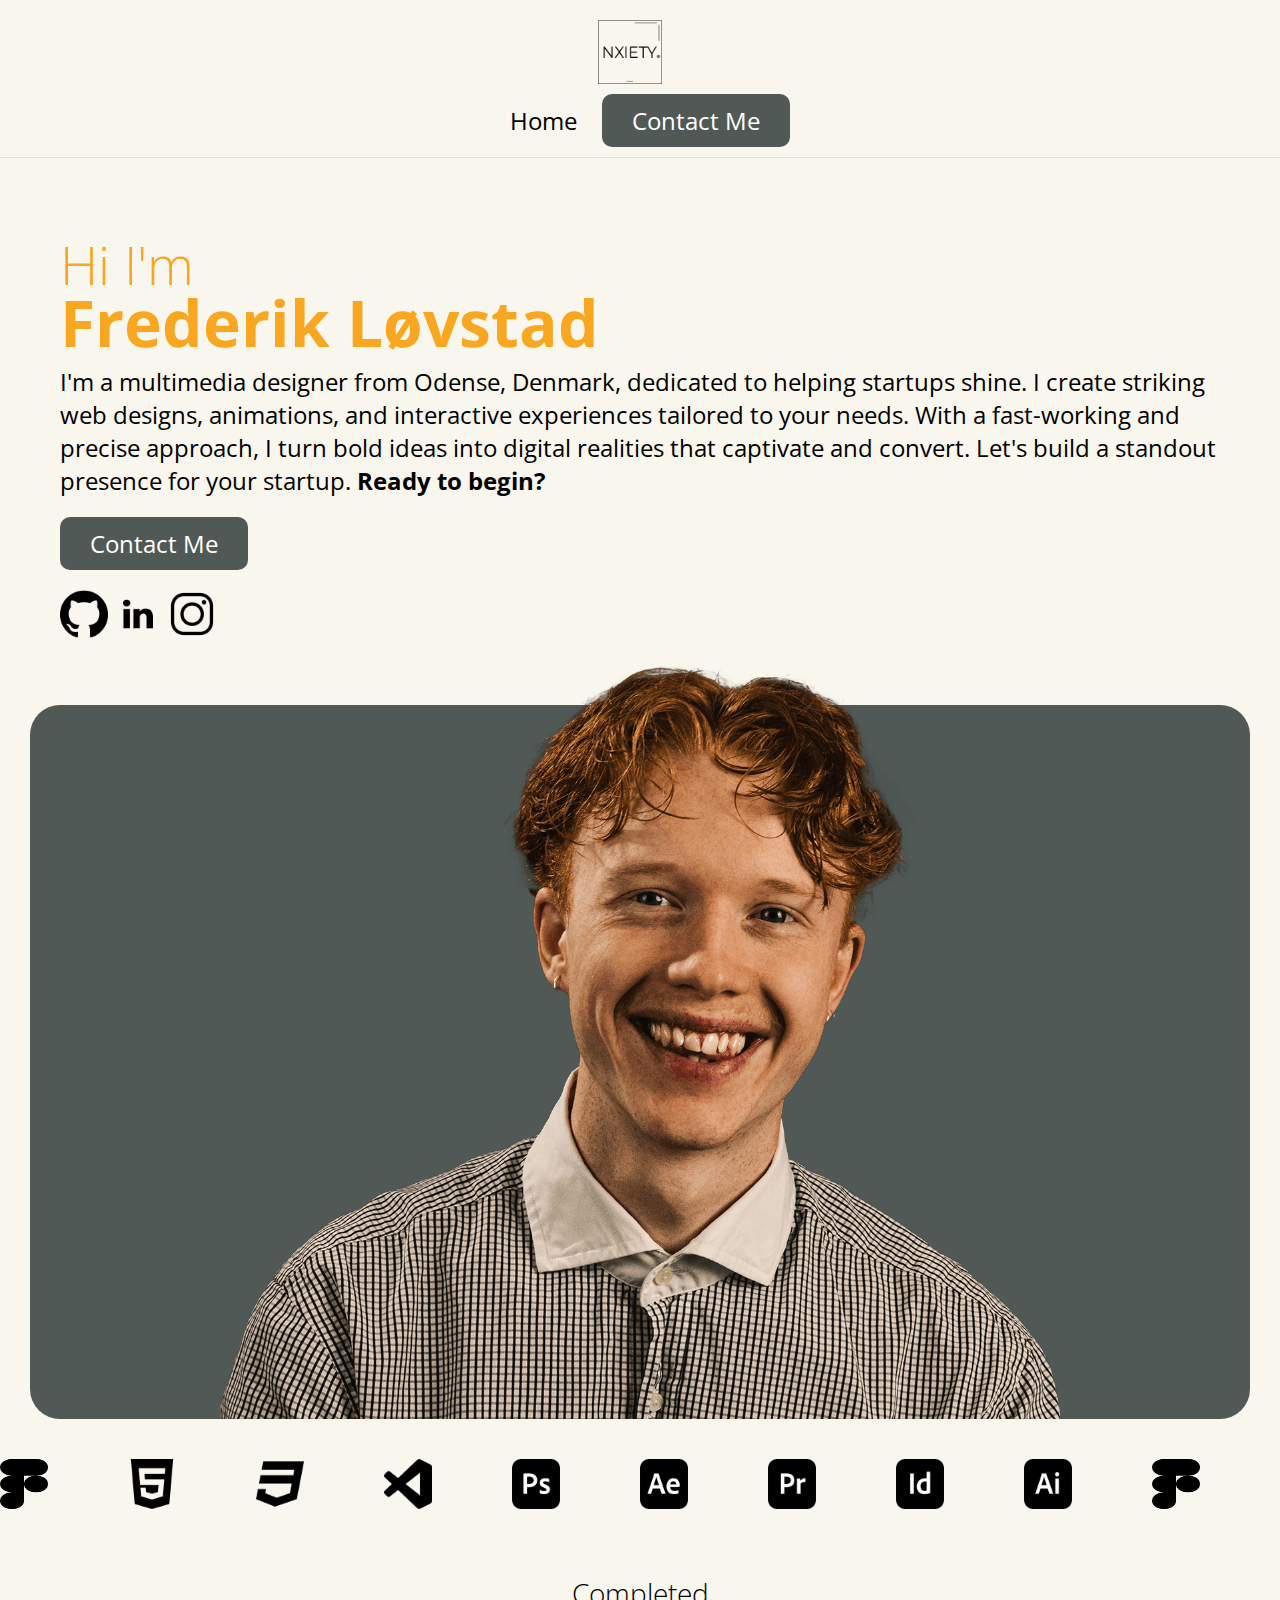
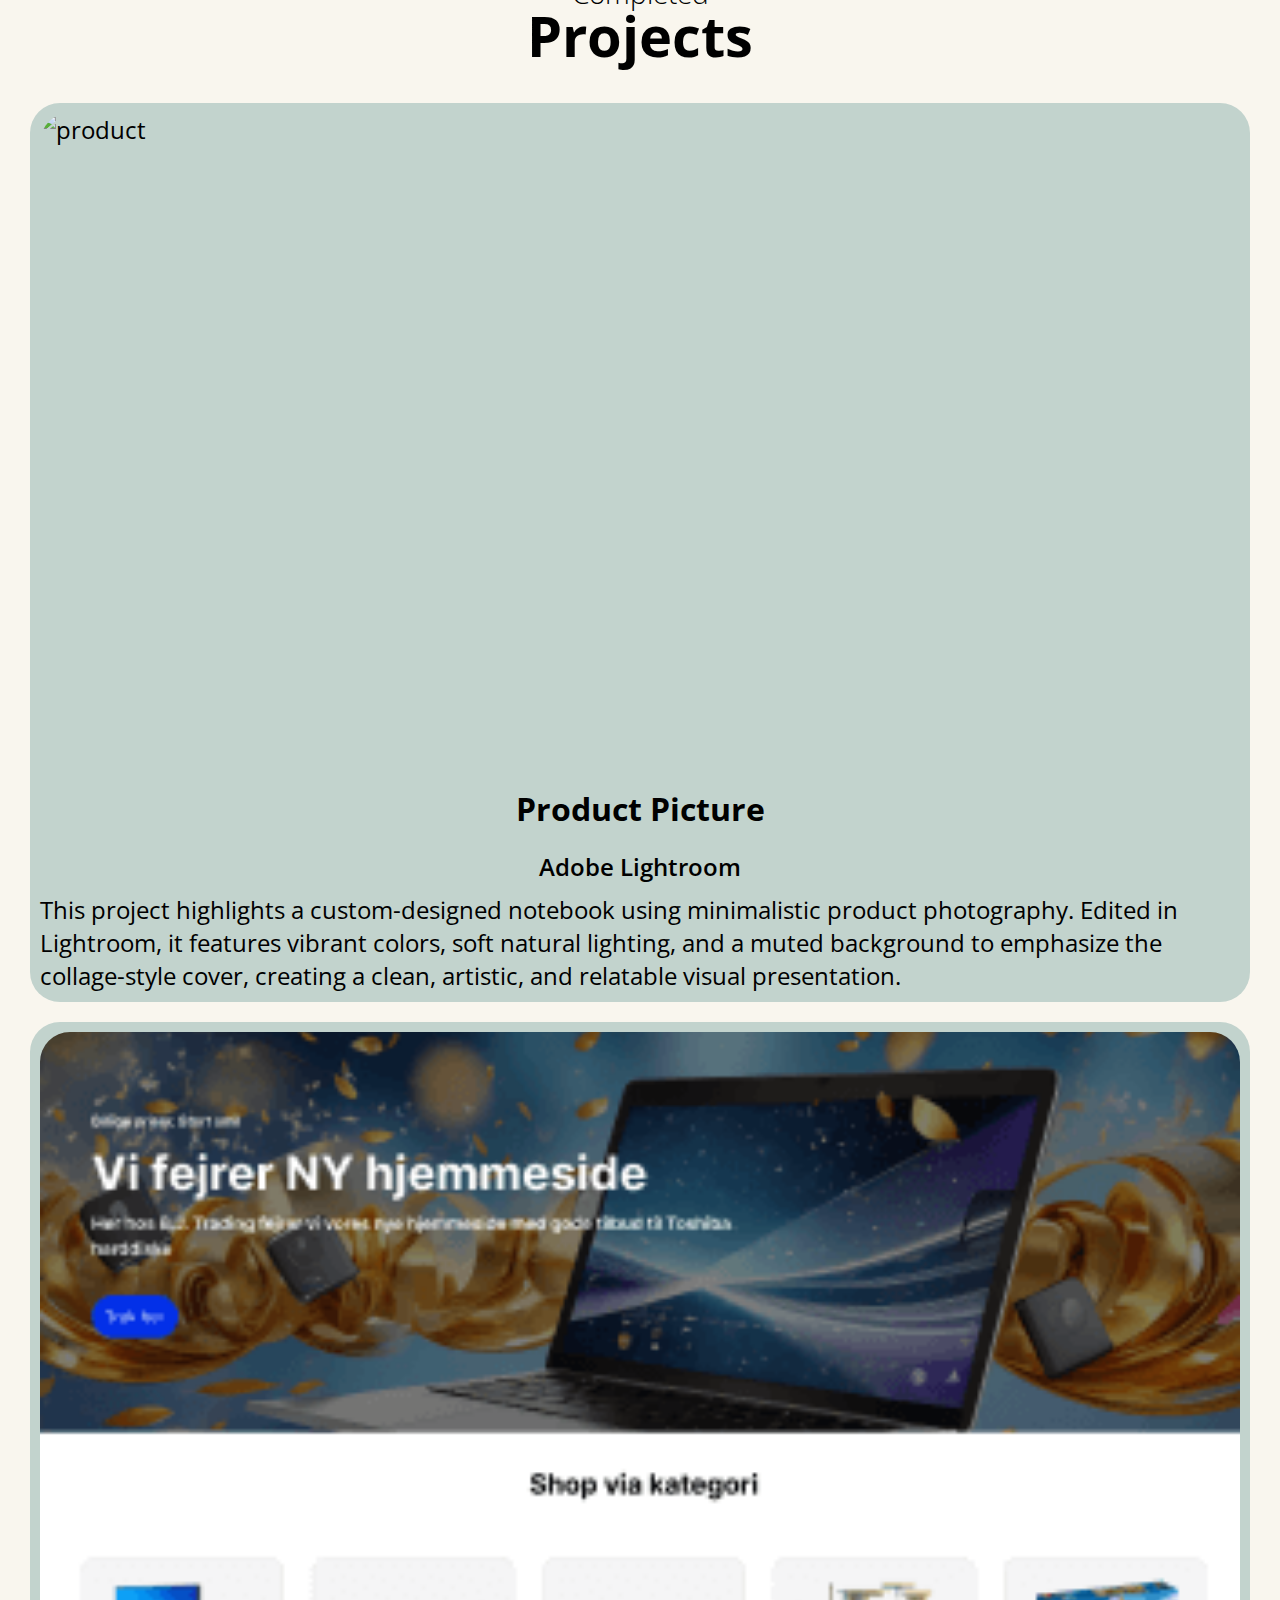
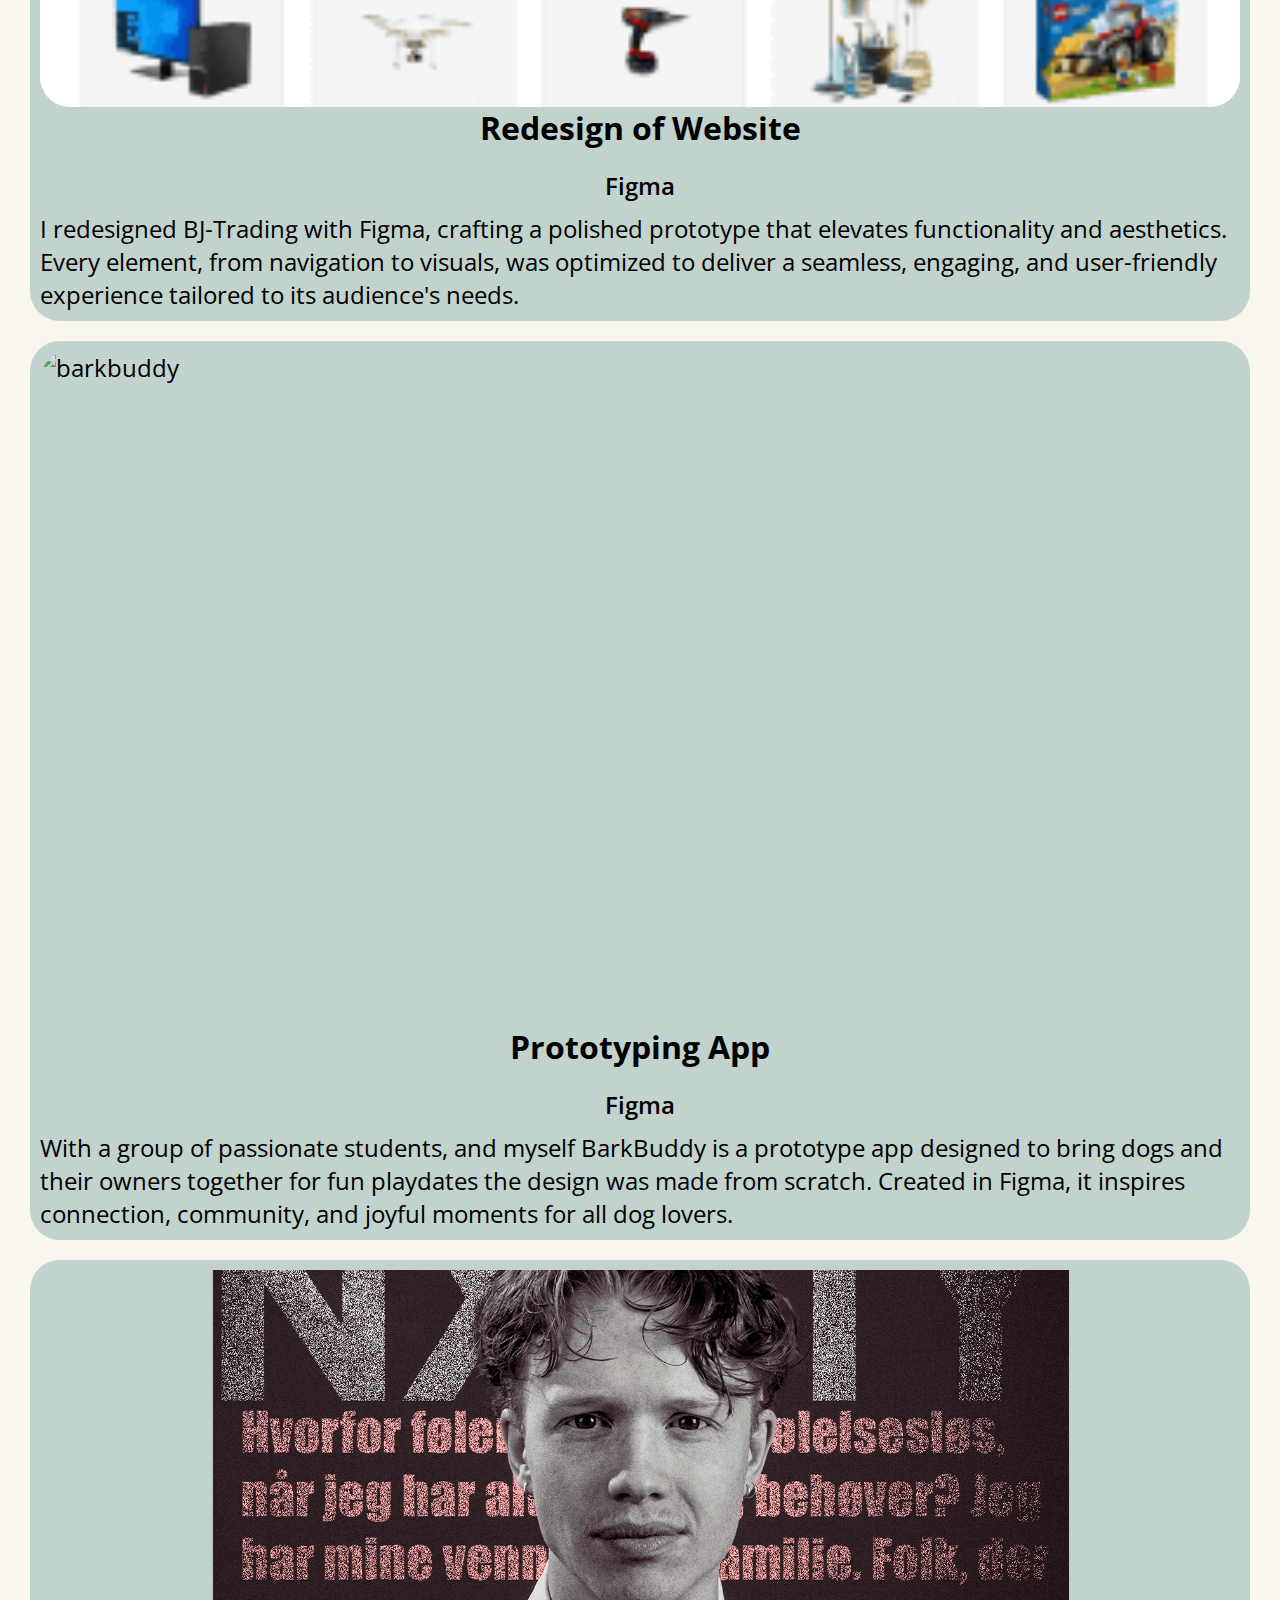
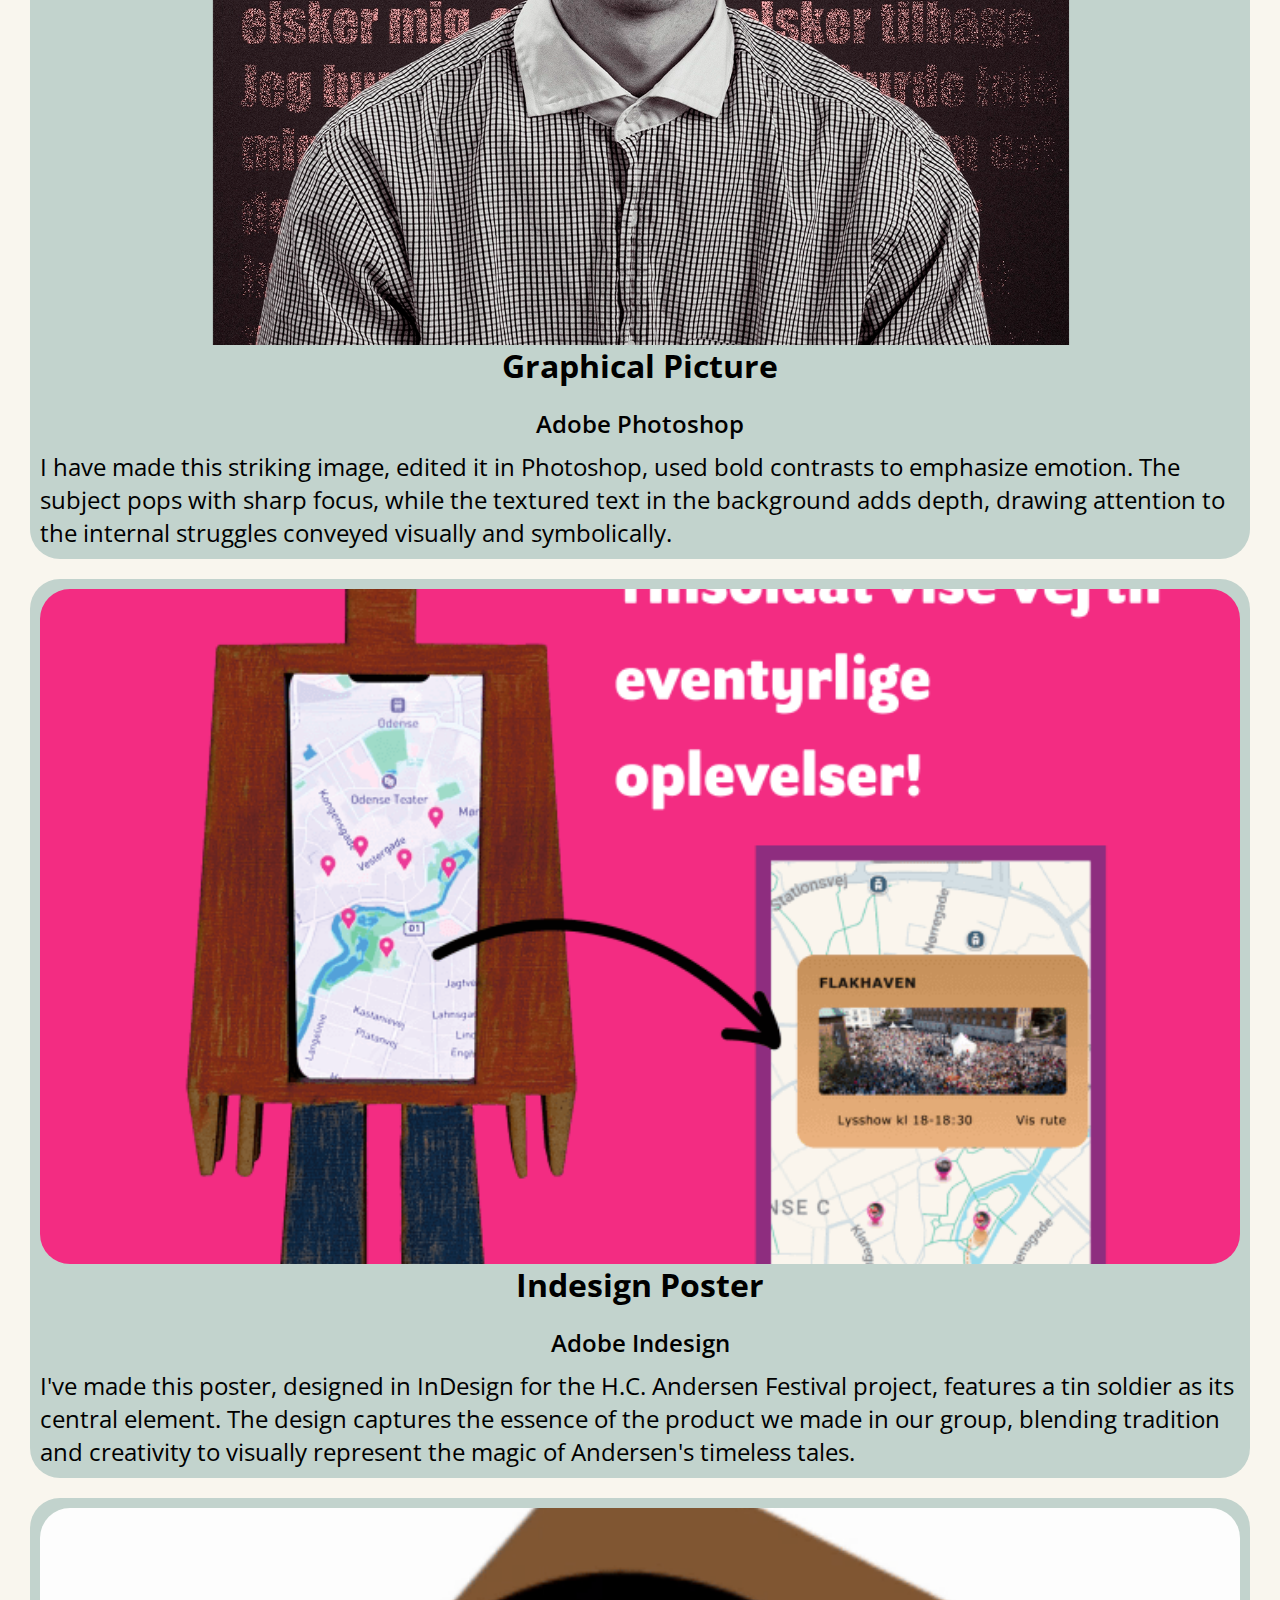
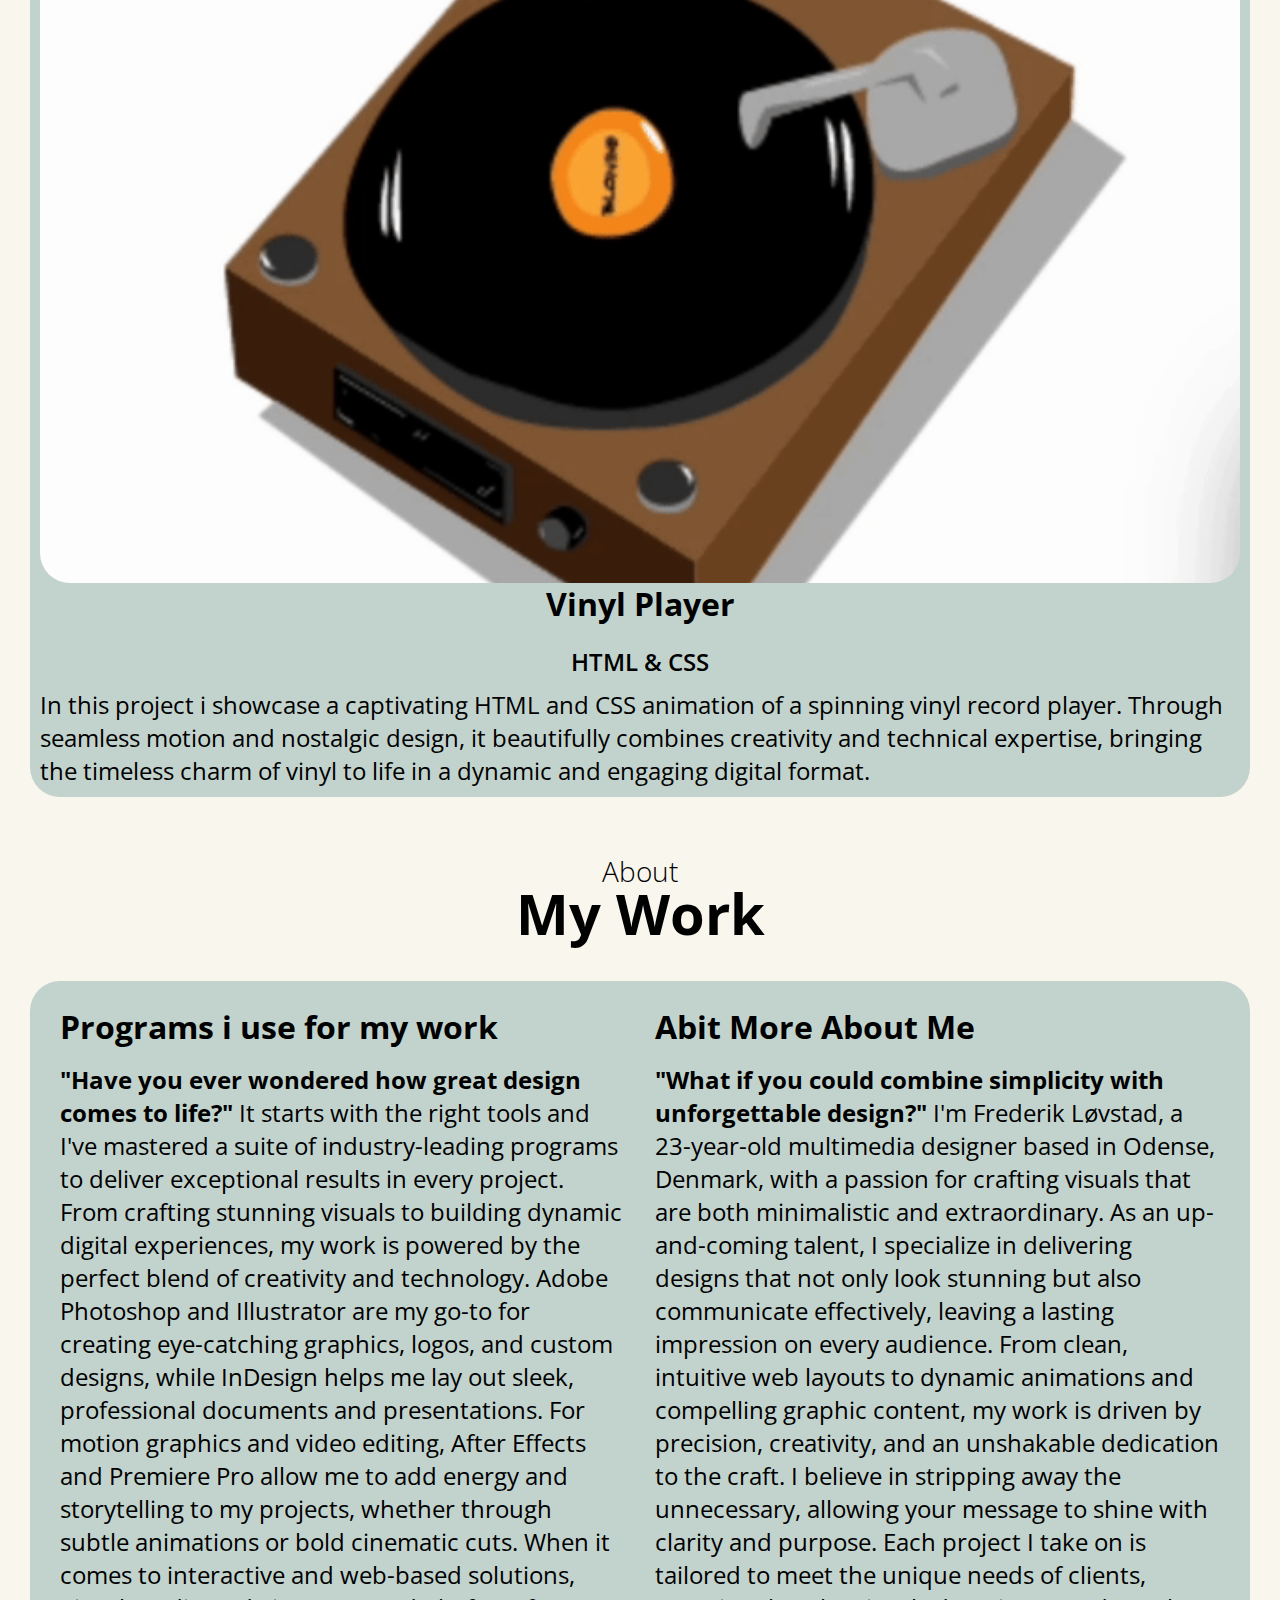
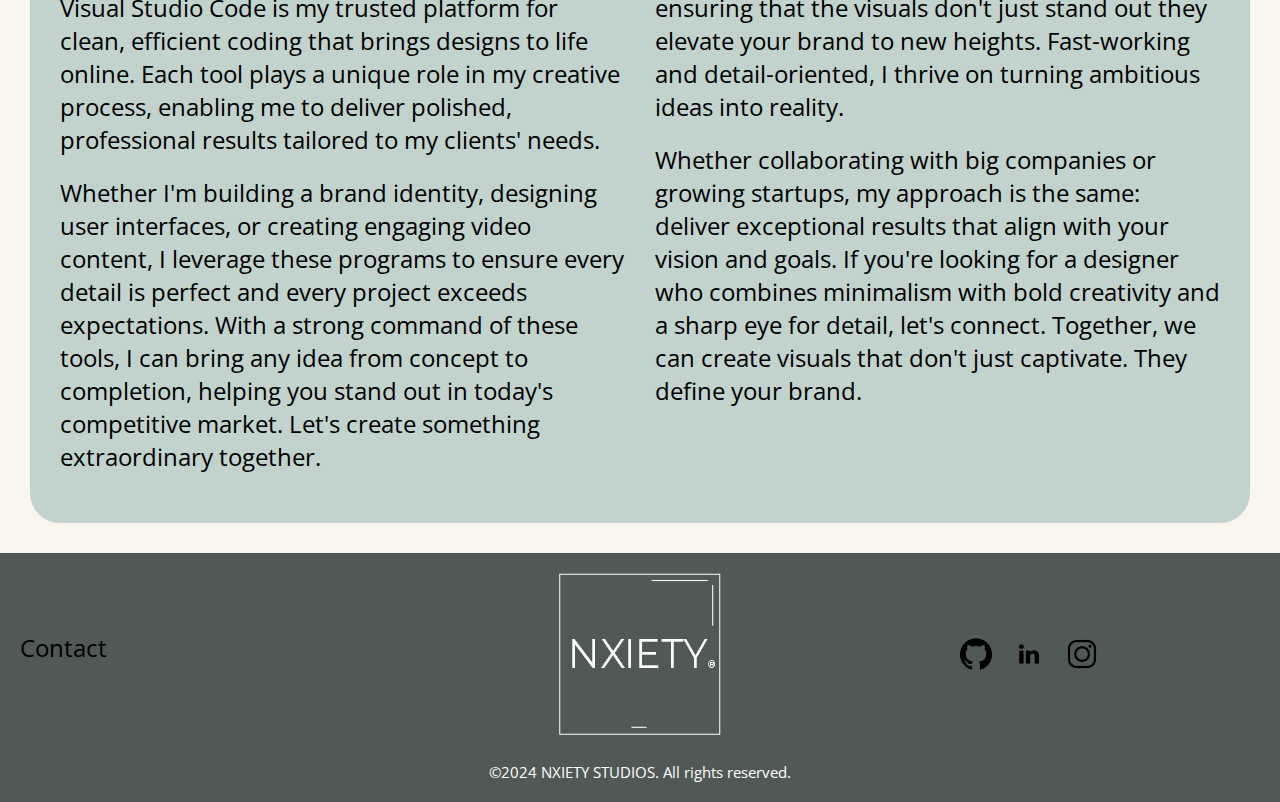
==== index.html @ 22e7e402 "Eksamen" ====
<!DOCTYPE html>
<html lang="en">
<head>
    <meta charset="UTF-8">
    <meta name="viewport" content="width=device-width, initial-scale=1.0">
    <title>NXIETY STUDIOS</title>
    <link rel="preconnect" href="https://fonts.googleapis.com">
    <link rel="preconnect" href="https://fonts.gstatic.com" crossorigin>
    <link href="https://fonts.googleapis.com/css2?family=Open+Sans:ital,wght@0,300..800;1,300..800&display=swap" rel="stylesheet">
    <link rel="stylesheet" href="css/styles.css">
    <script src="./scripts.js"></script>
    <script src="https://unpkg.com/boxicons@2.1.4/dist/boxicons.js"></script>
    <link rel="icon" type="image/png" href="./images/nxiety-logo-black.png">
</head>
<body>
    <header>
        <!--Logo på hjemmesiden-->
        <a href="#" class="logo-holder">
            <div class="logo"><img src="images/nxiety-logo.png" alt="NXIETYLOGO"></div>
        </a>

        <!--Navigation af hjemmesiden (navbar)-->
        <nav>
            <ul id="menu"> 
                <li> <a href="index.html" >Home</a> </li>
                <li> <a href="contact.html" class="button">Contact Me</a> </li>
            </ul>
            <!--Javascript til burgermenu på Mobil størrelse af hjemmesiden-->
            <a href="#" class="mobile-toggle" onclick="toggleMobileMenu();">
                <svg class="w-6 h-6 text-gray-800 dark:text-white" aria-hidden="true" xmlns="http://www.w3.org/2000/svg" width="24" height="24" fill="none" viewBox="0 0 24 24">
                    <path stroke="currentColor" stroke-linecap="round" stroke-width="2" d="M5 7h14M5 12h14M5 17h14"/>
                </svg> 
            </a>
        </nav>
    </header>
    <main>

        <!--Hero sektion-->
        <section class="hero container">
            <!--Hero sektion (venstre)-->
            <div class="hero-left">
                <div>
                    <!--overskrift på venstre hero sektion-->
                    <h1>
                        <small>
                            Hi I'm
                        </small>
                        Frederik Løvstad
                    </h1>
                    <!--Tekst venstre side hero-->
                    <p>
                        I'm a multimedia designer from Odense, Denmark, dedicated to helping startups shine. I create striking web designs, animations, and interactive experiences tailored to your needs. With a fast-working and precise approach, I turn bold ideas into digital realities that captivate and convert.
                        <span>
                            Let's build a standout presence for your startup. 
                            <b>
                                Ready to begin?
                            </b>
                        </span> 
                    </p>
                    <!--CTA knap på venstre side hero-->
                    <div class="call-to-action">
                        <a href="contact.html" class="button">
                            Contact Me
                        </a>
                    </div>
                    <!--Sociale links i venstre side hero-->
                    <div class="social-links">
                        <a href="https://github.com/Loevstad14">
                            <img src="images/githublogo.png"
                            alt="Github"
                            width="48" />
                        </a> 
                        <a href="https://www.linkedin.com/in/frederik-l%C3%B8vstad-5641a9328/">
                            <img src="images/linkedinlogo.png"
                            alt="Linkedin"
                            width="48" />
                        </a> 
                        <a href="https://www.instagram.com/frederikloevstad/">
                            <img src="images/instagram.png"
                            alt="Instagram"
                            width="48" />
                            </a>
                    </div>
                </div>
            </div>
            <!--Hero sektion (højre)-->
            <div class="hero-right">
                <img src="images/billede-frederik-2.png"
                alt="Home picture"/>
            </div>
        </section>

        <!--Logo sektion (rullende)-->
        <section class="logos container">
        <div class="marquee">
            <!--Alle logoerne-->
            <div class="track">
                <img src="images/figma-logo.png"
                alt="Figma" width="48" />
                <img src="images/html-logo.png"
                alt="html" width="48" />
                <img src="images/css-logo.png"
                alt="CSS" width="48" />
                <img src="images/visualstudioscode.png"
                alt="Visualstudioscode" width="48" />
                <img src="images/photoshop-logo.png"
                alt="Photoshop" width="48" />
                <img src="images/aftereffects-logo.png"
                alt="Aftereffects" width="48" />
                <img src="images/premierepro-logo.png"
                alt="Premierepro" width="48" />
                <img src="images/indesign-logo.png"
                alt="Indesign" width="48" />
                <img src="images/illustrator-logo.png"
                alt="Illustrator" width="48" />
                <img src="images/figma-logo.png"
                alt="Figma" width="48" />
                <img src="images/html-logo.png"
                alt="html" width="48" />
                <img src="images/css-logo.png"
                alt="CSS" width="48" />
                <img src="images/visualstudioscode.png"
                alt="Visualstudioscode" width="48" />
                <img src="images/photoshop-logo.png"
                alt="Photoshop" width="48" />
                <img src="images/aftereffects-logo.png"
                alt="Aftereffects" width="48" />
                <img src="images/premierepro-logo.png"
                alt="Premierepro" width="48" />
                <img src="images/indesign-logo.png"
                alt="Indesign" width="48" />
                <img src="images/illustrator-logo.png"
                alt="Illustrator" width="48" />
            </div>
        </div>
        </section>

    <!--Projekter sektion-->
        <section class="Projects container">
            <!--Overskrift på Projekt sektion-->
            <h2>
               <small>
                Completed
               </small>
                Projects
            </h2>
            <!--Enkelte projekt boks-->
            <div class="Projects-box">
               <article>
                   <figure>
                       <img src="images/product-1.jpeg" alt="product"/>
                            <figcaption>
                                    <b>
                                    Notebook
                                    </b>
                            </figcaption>
                   </figure>
                    <h3>
                    Product Picture
                    </h3>
                    <div>
                    Adobe Lightroom
                    </div>
                    <p>
                    This project highlights a custom-designed notebook using minimalistic product photography. Edited in Lightroom, it features vibrant colors, soft natural lighting, and a muted background to emphasize the collage-style cover, creating a clean, artistic, and relatable visual presentation.
                    </p>
               </article>

            <!--Enkelte projekt boks-->
               <article>
                    <!--Billede på projektet-->
                   <figure>
                       <img src="images/project-1.png" alt="Project-1"/>
                       <!--Hover tekst på billedet-->
                       <figcaption>
                                <b>
                                B.J. Trading
                                </b>
                        </figcaption>
                   </figure>
                   <!--Overskrit på projektet-->
                   <h3>
                    Redesign of Website
                    </h3>
                   <!--Program brugt til projektet-->
                   <div>
                    Figma
                    </div>
                   <!--Tekst til projektet-->
                   <p>
                    I redesigned BJ-Trading with Figma, crafting a polished prototype that elevates functionality and aesthetics. Every element, from navigation to visuals, was optimized to deliver a seamless, engaging, and user-friendly experience tailored to its audience's needs.
                    </p>
               </article>

            <!--Enkelte projekt boks-->
               <article>
                    <!--Billede på projektet-->
                   <figure>
                       <img src="images/barkbuddy.gif" alt="barkbuddy"/>
                       <!--Hover tekst på billedet-->
                       <figcaption>
                                <b>
                                Barkbuddy App
                                </b>
                        </figcaption>
                   </figure>
                   <!--Overskrit på projektet-->
                   <h3>
                    Prototyping App
                    </h3>
                   <!--Program brugt til projektet-->
                   <div>
                    Figma
                    </div>
                   <!--Tekst til projektet-->
                   <p>
                    With a group of passionate students, and myself BarkBuddy is a prototype app designed to bring dogs and their owners together for fun playdates the design was made from scratch. Created in Figma, it inspires connection, community, and joyful moments for all dog lovers. 
                    </p>
               </article>
            <!--Enkelte projekt boks-->
               <article>
                    <!--Billede på projektet-->
                   <figure>
                       <img src="images/nxiety-frederik.webp" alt="nxiety picture"/>
                       <!--Hover tekst på billedet-->
                       <figcaption>
                                <b>
                                Graphic Picture
                                </b>
                        </figcaption>
                   </figure>
                   <!--Overskrit på projektet-->
                   <h3>
                    Graphical Picture
                    </h3>
                   <!--Program brugt til projektet-->
                   <div>
                    Adobe Photoshop
                    </div>
                   <!--Tekst til projektet-->
                   <p>
                    I have made this striking image, edited it in Photoshop, used bold contrasts to emphasize emotion. The subject pops with sharp focus, while the textured text in the background adds depth, drawing attention to the internal struggles conveyed visually and symbolically.
                    </p>
               </article>
            <!--Enkelte projekt boks-->
               <article>
                    <!--Billede på projektet-->
                   <figure>
                       <img src="images/hcaplakat.png" alt="hcaplakat"/>
                       <figcaption>
                                <b>
                                HCAFestivals
                                </b>
                        </figcaption>
                   </figure>
                   <!--Overskrit på projektet-->
                   <h3>
                    Indesign Poster
                    </h3>
                   <!--Program brugt til projektet-->
                    <div>
                    Adobe Indesign
                    </div>
                   <!--Tekst til projektet-->
                    <p>
                    I've made this poster, designed in InDesign for the H.C. Andersen Festival project, features a tin soldier as its central element. The design captures the essence of the product we made in our group, blending tradition and creativity to visually represent the magic of Andersen's timeless tales.
                    </p>
               </article>
            <!--Enkelte projekt boks-->
               <article>
                    <!--Billede på projektet-->
                   <figure>
                       <img src="images/vinyl.gif" alt="vinyl"/>
                       <figcaption>
                                <b>
                                Graphic Animation
                                </b>
                        </figcaption>
                   </figure>
                   <!--Overskrit på projektet-->
                    <h3>
                    Vinyl Player
                    </h3>
                   <!--Program brugt til projektet-->
                    <div>
                    HTML & CSS
                    </div>
                   <!--Tekst til projektet-->
                    <p>
                        In this project i showcase a captivating HTML and CSS animation of a spinning vinyl record player. Through seamless motion and nostalgic design, it beautifully combines creativity and technical expertise, bringing the timeless charm of vinyl to life in a dynamic and engaging digital format.
                    </p>
               </article>
            </div>
        </section>

        <!--Om mig sektionen-->
        <section class="about-me container">
            <!--Overskrift på Om mig sektion-->
            <h2>
                <small>
                    About
                </small>
                My Work
            </h2>
            <!--Tekst container-->
            <div class="About">
                <!--Venstre side af container-->
                <div class="left-column">
                    <!--Overskrift i venstre side-->
                    <h3>
                        Programs i use for my work
                    </h3>
                    <!--Teksten i venstre side-->
                    <p>
                        <b>"Have you ever wondered how great design comes to life?"</b> It starts with the right tools and I've mastered a suite of industry-leading programs to deliver exceptional results in every project. From crafting stunning visuals to building dynamic digital experiences, my work is powered by the perfect blend of creativity and technology.
                        Adobe Photoshop and Illustrator are my go-to for creating eye-catching graphics, logos, and custom designs, while InDesign helps me lay out sleek, professional documents and presentations. For motion graphics and video editing, After Effects and Premiere Pro allow me to add energy and storytelling to my projects, whether through subtle animations or bold cinematic cuts. When it comes to interactive and web-based solutions, Visual Studio Code is my trusted platform for clean, efficient coding that brings designs to life online.
                        Each tool plays a unique role in my creative process, enabling me to deliver polished, professional results tailored to my clients' needs. 
                    </p>
                    <p>
                        Whether I'm building a brand identity, designing user interfaces, or creating engaging video content, I leverage these programs to ensure every detail is perfect and every project exceeds expectations.
                        With a strong command of these tools, I can bring any idea from concept to completion, helping you stand out in today's competitive market. Let's create something extraordinary together.
                    </p>
                </div>
                <!--Højre side af container-->
                <div class="right-column">
                    <!--Overskrift i højre side-->
                    <h3>
                        Abit More About Me
                    </h3>
                    <!--Teksten i højre side-->
                    <p>
                        <b>"What if you could combine simplicity with unforgettable design?"</b> I'm Frederik Løvstad, a 23-year-old multimedia designer based in Odense, Denmark, with a passion for crafting visuals that are both minimalistic and extraordinary. As an up-and-coming talent, I specialize in delivering designs that not only look stunning but also communicate effectively, leaving a lasting impression on every audience.
                        From clean, intuitive web layouts to dynamic animations and compelling graphic content, my work is driven by precision, creativity, and an unshakable dedication to the craft. I believe in stripping away the unnecessary, allowing your message to shine with clarity and purpose. Each project I take on is tailored to meet the unique needs of clients, ensuring that the visuals don't just stand out they elevate your brand to new heights.
                        Fast-working and detail-oriented, I thrive on turning ambitious ideas into reality.
                    </p>
                    <p>
                        Whether collaborating with big companies or growing startups, my approach is the same: deliver exceptional results that align with your vision and goals.
                        If you're looking for a designer who combines minimalism with bold creativity and a sharp eye for detail, let's connect. Together, we can create visuals that don't just captivate. They define your brand.
                    </p>
                </div>
            </div>
        </section>

    </main>
    <!--Footeren på hjemmeside-->
    <footer class="footer">
        <!--Footer container-->
        <div class="footer-container">
          <!-- Venstre sektion af footeren -->
          <div class="footer-left">
            <div class="footer-section">
                <a href="contact.html">Contact</a>
            </div>
          </div>
          
          <!-- Center Sektion logo -->
          <div class="footer-center">
            <img src="images/nxiety-logo-white.png" alt="Logo" class="footer-logo">
          </div>
      
          <!-- Højre sektion: Sociale ikoner -->
          <div class="footer-right">
            <!--Sociale ikoner-->
            <div class="footer-socials">
                <a href="https://github.com/Loevstad14"><img src="images/githublogo.png" alt="GitHub" width="32" /></a>
                <a href="https://www.linkedin.com/in/frederik-l%C3%B8vstad-5641a9328/"><img src="images/linkedinlogo.png" alt="LinkedIn" width="32" /></a>
                <a href="https://www.instagram.com/frederikloevstad/"><img src="images/instagram.png" alt="Instagram" width="32" /></a>
            </div>
          </div>
        </div>
      
        <!-- Bundsektionen: Copyright -->
        <div class="footer-bottom">
          <p> &copy;2024 NXIETY STUDIOS. All rights reserved.</p>
        </div>
      </footer>
</body>
</html>
---- css/styles.css ----
*, *::before, *::after{
    box-sizing: border-box;
    margin: 0;
    padding: 0;
    scroll-behavior: smooth;
}
:root {
    --ashgrey-100:#ecf1f0;
    --ashgrey-500:#C2D3CD;
    --ashgrey-900:#515956;
    --white:#FFFFFF;
    --black:#000;
    --red:#ff0000;
    --bonewhite:#f9f6ee;
    --bonewhite-900:#696764;
    --yellow-100:#fde3ba;
    --yellow-500:#f9a620;
    --yellow-900:#69460d;
    --ashgrey1-100:#e6ebeb;
    --ashgrey1-500:#afbfc0;
    --ashgrey1-900:#afbfc0;
    --grey-100:#cfcfcf;
    --grey-500:#636363;
    --grey-900:#2a2a2a;
    --grey1-100:#c8c8c8;
    --grey1-500:#4c4c4c;
    --grey1-900:#202020;
}
body{
  font-family: "Open Sans", sans-serif;
  font-style: normal;
  font-size: 24px;
  background-color: var(--bonewhite)
}
a {
    text-decoration: none;
    color: var(--black);
    a:hover {
        text-decoration:underline;
    }
}
header{
padding-top: 10px;
padding-bottom: 10px;
display: flex;
justify-content: space-between;
max-width: 1440px;
margin: auto;
border-bottom: 1px solid rgba(0,0,0,0.1);
    
.logo-holder{
        display:flex;
        padding:10px;
        align-items: center;
        font-weight: 600;
        color: var(--black);
        text-decoration: none;

        .logo{
            display: flex;
            align-items: center;
            justify-content: center;
            height: 64px;
            width: 64px;
            margin-right: 20px;
            border-radius: 50%;
            img{
                width: 64px;
                height: auto;
            }
        }
    }
    nav{
        display: flex;
        align-items: center;
        ul{
            display: flex;
            list-style-type: none;
            gap:5px;
            li{
                display: inline-block;
                a {
                    display:inline-block;
                    padding: 10px 20px;
                    color:var(--ashgrey-100)
                    &:hover{
                        background-color: var(--ashgrey-900);
                    }
                }
            }
            list-style-type: none;
        }
        .mobile-toggle {
            display: none;
            color: var(--ashgrey-900);
            padding: 10px;
            @media (max-width: 768px){
                display:inline-block;
                position:absolute;
                top:20px;
                right:20px;
            }
        }

    }
    nav a:hover{
        text-decoration: underline;
    }

    @media (max-width: 1440px) {
        flex-direction: column;
        align-items: center;
    }

    @media (max-width: 768px) {
        flex-direction: column;
        align-items: center;
        nav {
            margin-top: 10px;
            width: 100%;
            ul{
                display:none;
                flex-direction: column;
                text-align: center;
                width: 100%;
                a {
                    width: 100%;
                }
                &.active {
                    display:flex;
                }
            }
        }
    }
}
.container {
    max-width: 1440px;
    margin:auto;
    gap:30px;
    margin-top:30px;
    margin-bottom:30px;

    @media (max-width:1440px)
    {
        padding-left:30px;
        padding-right:30px;
    }
}
.button {
    display:inline-block;
    padding: 10px 30px;
    background-color:var(--ashgrey-900);
    color:var(--white);
    border-radius: 10px;
    transition: ease 0.3s all;
    &:hover{
        text-decoration:none;
        background-color: var(--black)
    }
}
h1{
    font-size: 64px;
    line-height:1;
    margin-bottom:10px;
    small {
        display: block;
        font-weight:100;
    }
    @media (max-width:1024px){
        font-size:48px;
    }
}
.hero{
    display:flex;
    margin-top: 50px;
    @media (max-width:1440px){
        flex-direction: column;
    }    
    .hero-left {
        flex: 1;
        border-radius: 30px;
        padding: 30px;
        display: flex;
        flex-direction: column;
        justify-content: center;
        span{
            @media (max-width:768px){
                display: none;
            }
        }
        .call-to-action {
            margin-top: 20px;
            margin-bottom: 10px;
            a{
                margin-right: 10px;
                margin-bottom: 10px;
            }
        }
        .social-links a{
            display: inline-block;
            text-decoration: none;
        }
        .social-links a:hover{
            transform: scale(1.2);
            transition: 0.3s ease;
        }
        h1{
            color: var(--yellow-500);
        }
    }
    .hero-right {
        flex: 1;
        background-color:var(--ashgrey-900);
        border-radius:30px;
        padding: 0px 30px;
        display:flex;
        justify-content:center;
        align-items:flex-end;
        img {
            margin-top: -40px;
            max-width: 840px;
            width: 100%;
        }


    }
}
.logos {
    border-radius: 20px;
    padding:10px 0px;
    @media (max-width:1440px){
        border-radius: 30px;
        position: relative;
    }
    .track{
        height: 50px;
    }
    .marquee {
        width: 100vw;
        max-width: 100%;
        height: 50px;
        overflow:hidden;
        position:relative;
        .track {
            position:absolute;
            white-space:nowrap;
            will-change: transform;
            animation: marquee 120s linear infinite;
            display:flex;
            gap:80px;
        }
    }
}
@keyframes marquee {
    0% {
        transform: translateX(0);
    }
    100%{
        transform: translateX(-50%);
     }
}
h2{
    font-size: 56px;
    line-height: 1;
    margin-bottom: 10px;
    text-align: center;
    color: var(--base-800);
    padding: 30px;
    small{
        display: block;
        font-weight: 100;
        font-size: 0.5em;
        color:var(--base)
    }
    @media (max-width:1024px){
        font-size: 48px;
    }

}
h3{
    font-size: 32px;
    font-weight: 600px;
    line-height: 1;
    margin-bottom: 20px;
    color: var(--black);
}
.about-me{
    .About{
        background-color: var(--ashgrey-500);
        border-radius: 30px;
        padding: 30px;
        display: flex;
        gap: 30px;
        @media(max-width:1024px){
            flex-direction: column;
        }
        .left-column{
            flex: 1;
            p{
                margin-bottom: 20px;
            }


        }
        .right-column{
            flex: 1;
            p {
                margin-bottom: 20px;
            }

        }
    }
}
.Projects{
    .Projects-box {
        display: grid;
        grid-template-columns: repeat(3,1fr);
        align-items: center;
        gap: 30px;
        row-gap: 20px;
        @media(max-width:1440px){
            grid-template-columns: 1fr;
        }
        article{
            display: flex;
            flex-direction: column;
            align-items: center;
            justify-content: center;
            background-color: var(--ashgrey-500);
            gap: 5px;
            padding:10px 10px;
            border-radius:30px;
            flex: 1;
            div{
                font-weight: 600;
                margin-bottom: 5px;
                color: var(--black);
            }
            figure{
                width: 100%;
                padding-top: 56.25%;
                overflow: hidden;
                position: relative;
                border-radius: 15px;
                img{
                    position: absolute;
                    top:0;
                    left:0;
                    height: 100%;
                    object-fit: cover;
                    max-width: 100%;
                    border-radius: 30px;
                    width:100%;
                }
                figcaption{
                    position: absolute;
                    bottom: 0;
                    left: 0;
                    right: 0;
                    background-color: rgba(0,0,0,0.5);
                    color: var(--bonewhite);
                    text-align: center;
                    padding: 5px;
                    opacity: 0;
                    visibility: hidden;
                    transition: ease 0.6s all;
                }
                &:hover{
                    figcaption{
                        opacity: 1;
                        visibility: visible;
                    }
                    img{
                        transform:scale(1.2);
                        transition: ease 2s;
                    }
                }
            }
        }
    }
}
.footer {
    background-color: var(--ashgrey-900);
    color:var(--white);
    padding: 20px 0;
  }
  
  .footer-container {
    display: flex;
    justify-content: space-between;
    align-items: center;
    padding: 0 20px;
    max-width: 1440px;
    margin: 0 auto;
    flex-wrap: wrap;
  }
  
  .footer-left,
  .footer-right {
    flex: 1;
    max-width: 300px;
  }
  
  .footer-center {
    flex: 1;
    text-align: center;
  }
  
  .footer-logo {
    max-width: 200px;
    margin: 0 auto;
  }
  
  .footer-socials a {
    display: inline-block;
    margin-right: 15px;
    text-decoration: none;
  }
  
  .footer-socials a:hover {
    transform: scale(1.2);
    transition: ease 0.3s;
  }
  
  .footer-section {
    margin-bottom: 20px;
  }
  
  .footer-section h3 {
    font-size: 20px;
    margin-bottom: 10px;
    color: var(--white);
  }
  
  .footer-bottom {
    text-align: center;
    margin-top: 20px;
    font-size: 15px;
  }
  
  @media screen and (max-width: 768px) {
    .footer-container {
      flex-direction: column;
      text-align: center;
    }
  
    .footer-left,
    .footer-right {
      margin-bottom: 20px;
    }
  
    .footer-center {
      margin-bottom: 20px;
    }
  }

.footer-copyright {
    text-align: center;
    margin-top: 15px;
    font-size: 15px;
    padding-top: 10px;
}

@media (max-width: 768px) {
    .footer {
        grid-template-columns: 1fr;
    }
}
.contact-container{
    display:flex;
    margin-top: 50px;
    gap: 10px;
    padding: 20px;
    height: 100vh;
    align-items: center;
    justify-content: center;
    @media (max-width:1440px){
        flex-direction: column;
    }
    .contact{
        flex: 1;
        text-align: center;
        display: flex;
        flex-direction: column;
        align-items: center;
        justify-content: center;
        gap: 20px;
    }
    .contact-title{
        font-weight: 600;
        font-size: 40px;
        margin-bottom: 5px;
        h2{
            color: var(--yellow-500)
        }
    }
    .contact-title hr{
        border: none;
        width: 120px;
        height: 5px;
        background-color: var(--ashgrey-900);
        border-radius: 10px;
        margin-bottom: 20px;
    }
    .contact-inputs{
        width: 400px;
        height: 50px;
        border: none;
        outline: none;
        padding-left: 25px;
        font-weight: 500;
        border-radius: 15px;
    }
    .contact textarea{
        height: 140px;
        padding-top: 15px;
        border-radius: 15px;
    }
    .contact-inputs:focus{
        border: 2px solid var(--ashgrey-900);
    }
    .contact-inputs::placeholder{
        color: #a9a9a9;
    }
    .contact button{
        display: flex;
        align-items: center;
        padding: 15px 30px;
        font-size: 16px;
        color: var(--bonewhite);
        background-color: var(--ashgrey-900);
        gap: 10px;
        border: none;
        border-radius: 15px;
        cursor: pointer;
    }
    .contact button:hover {
        background-color:var(--black);
        color: var(--bonewhite);
        transition: ease 0.3s all;
    }
    .hook{
        font-size: 20px;
    }
}
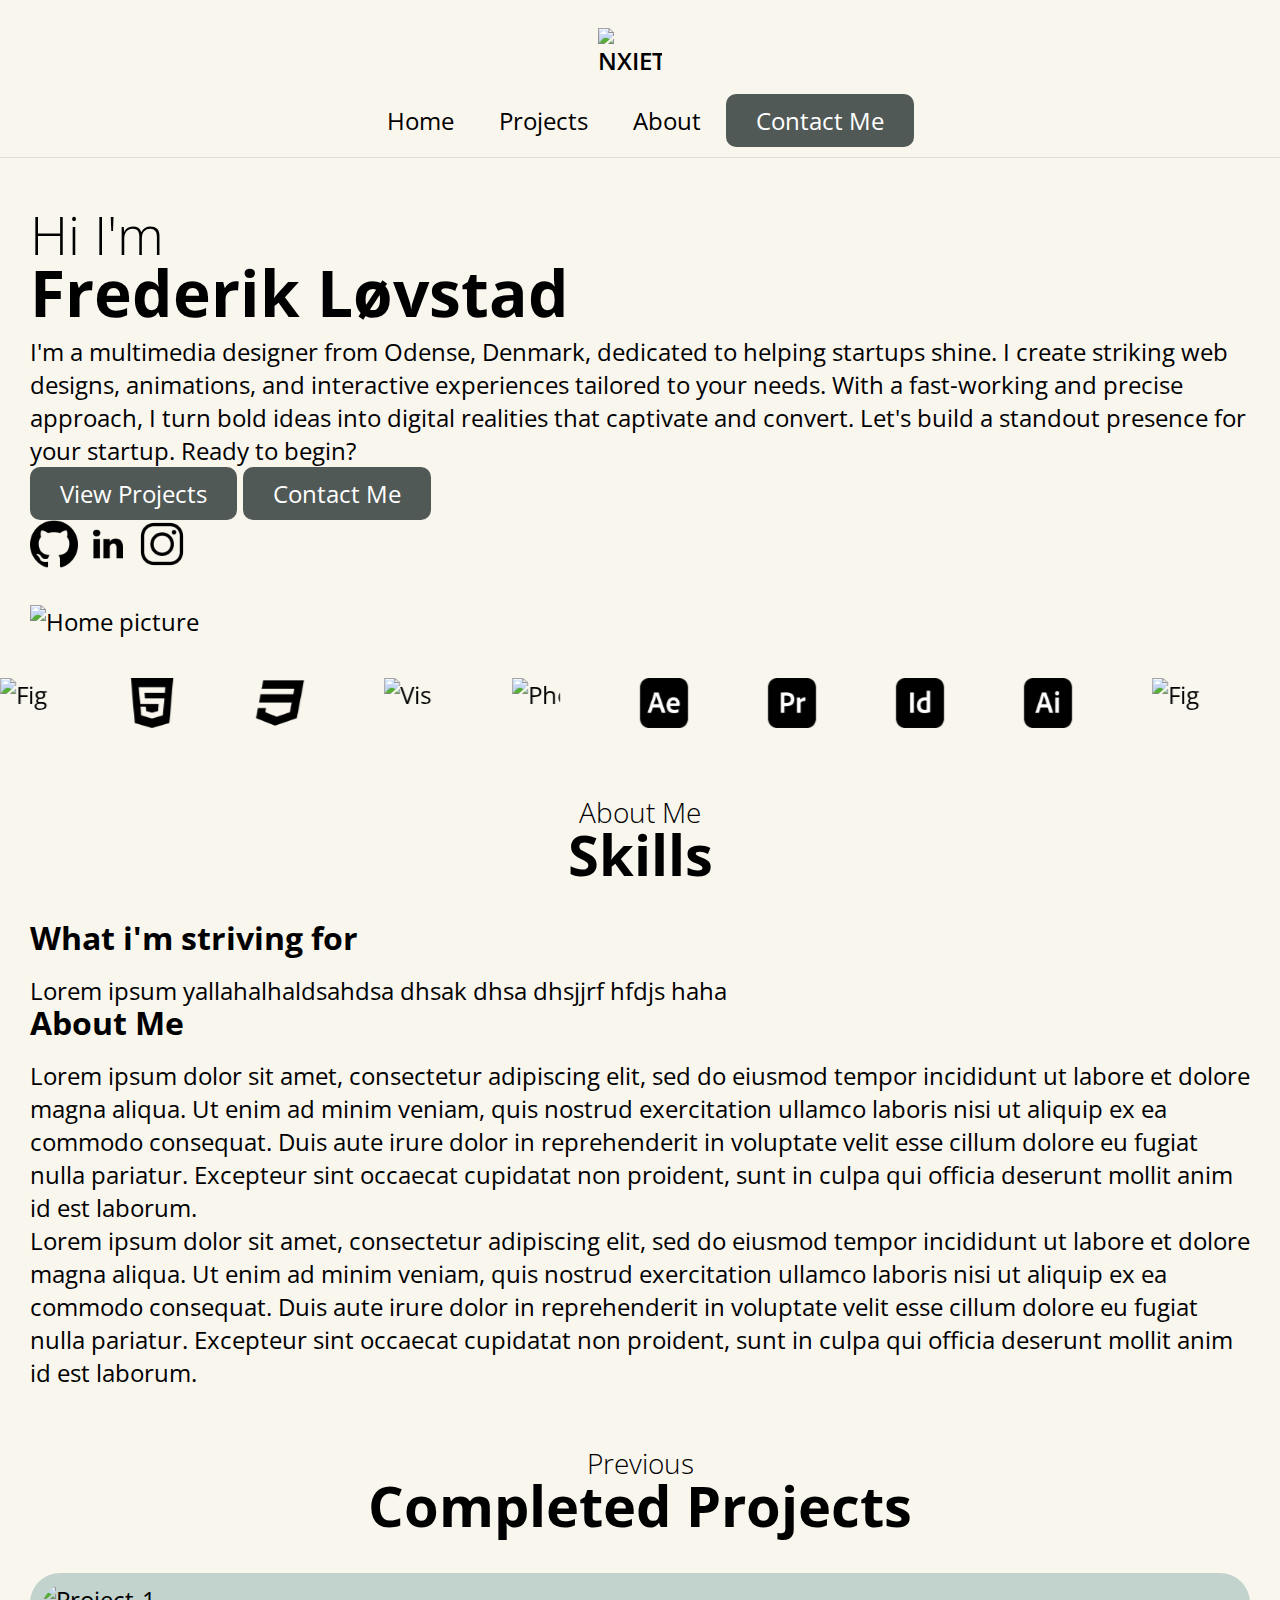
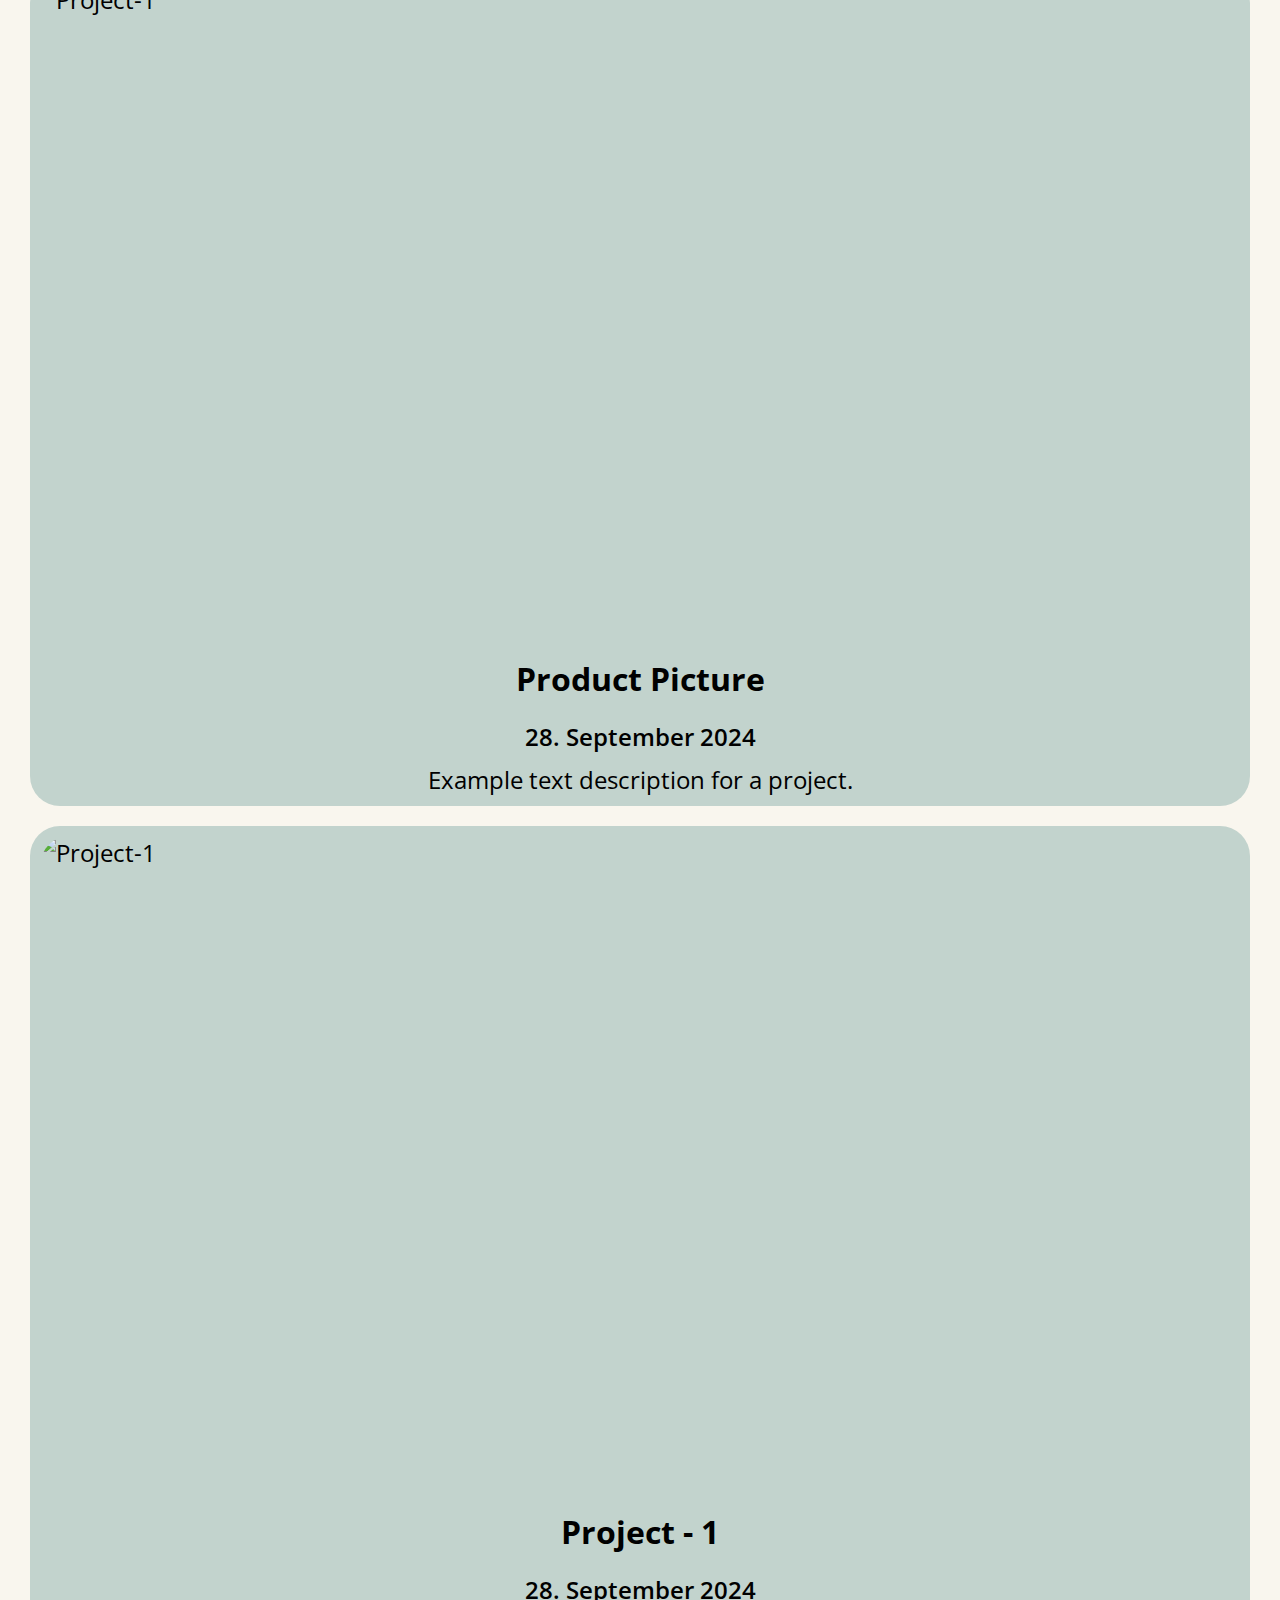
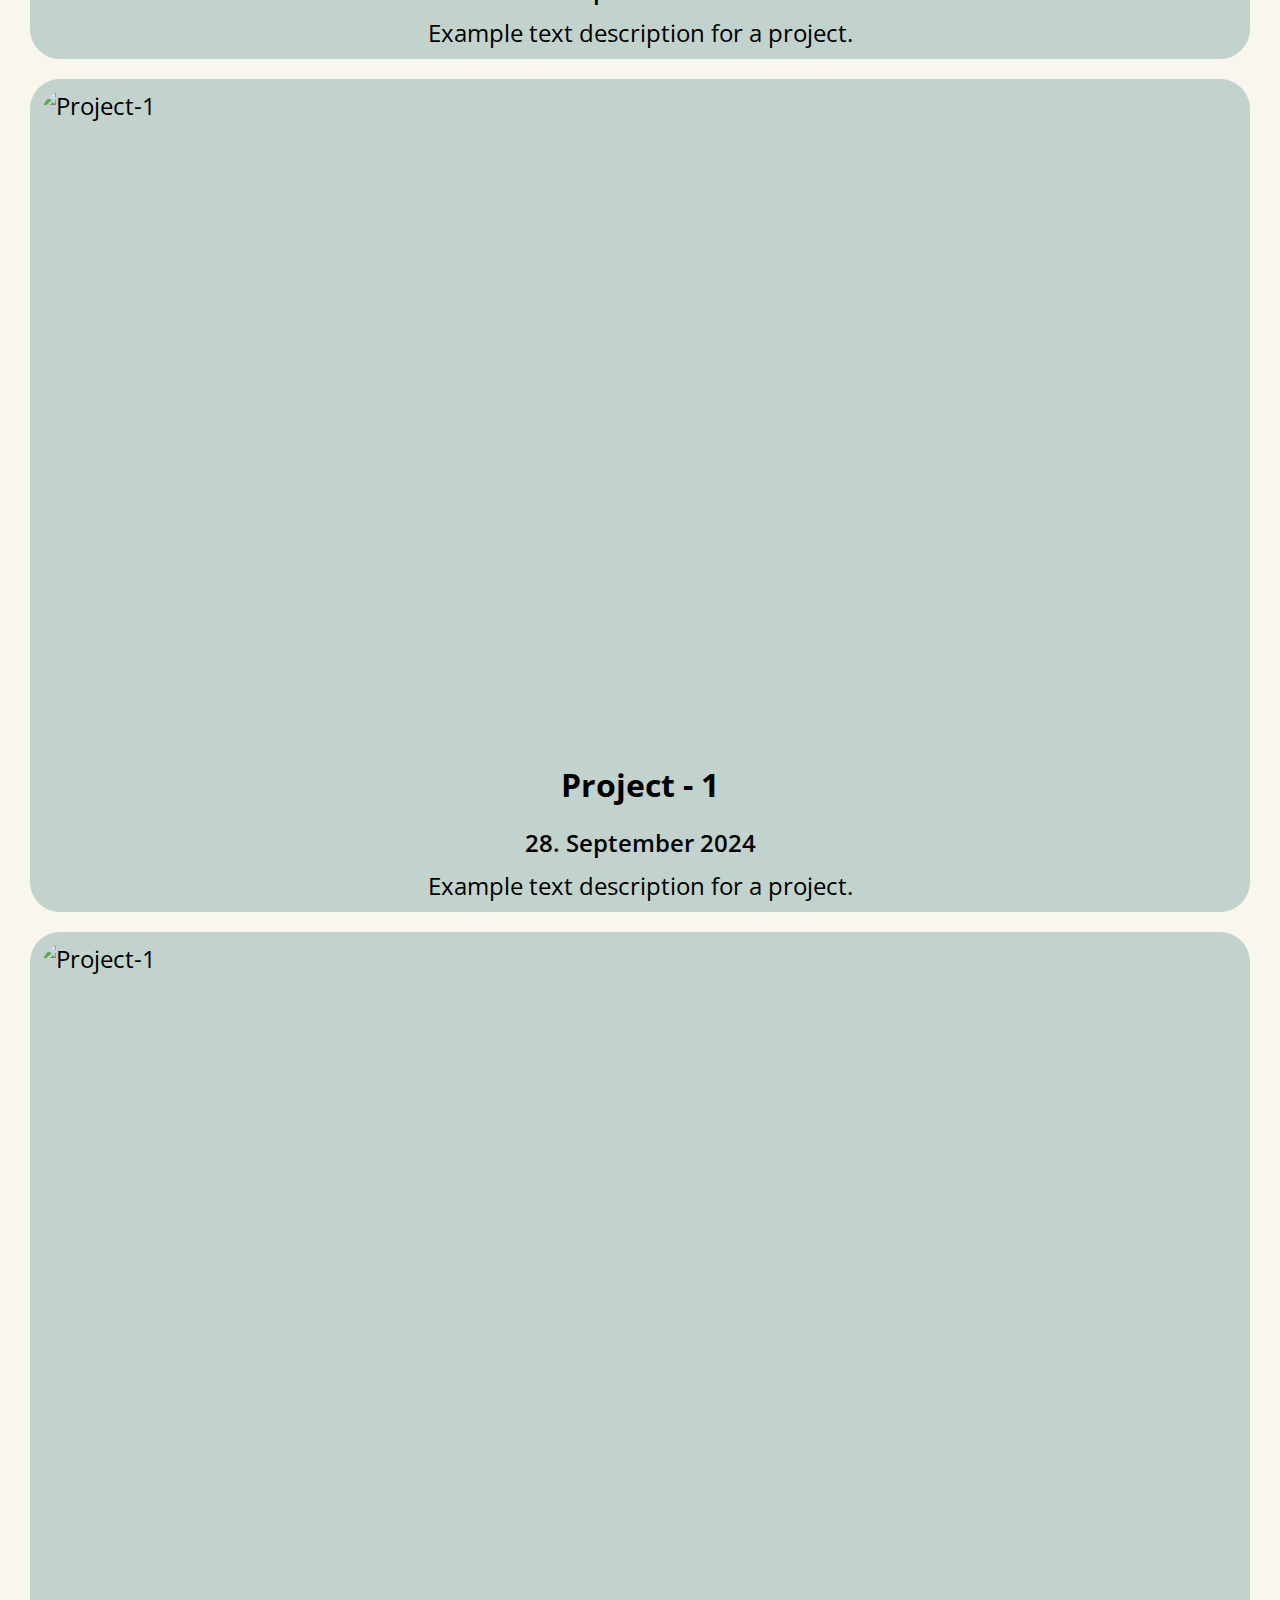
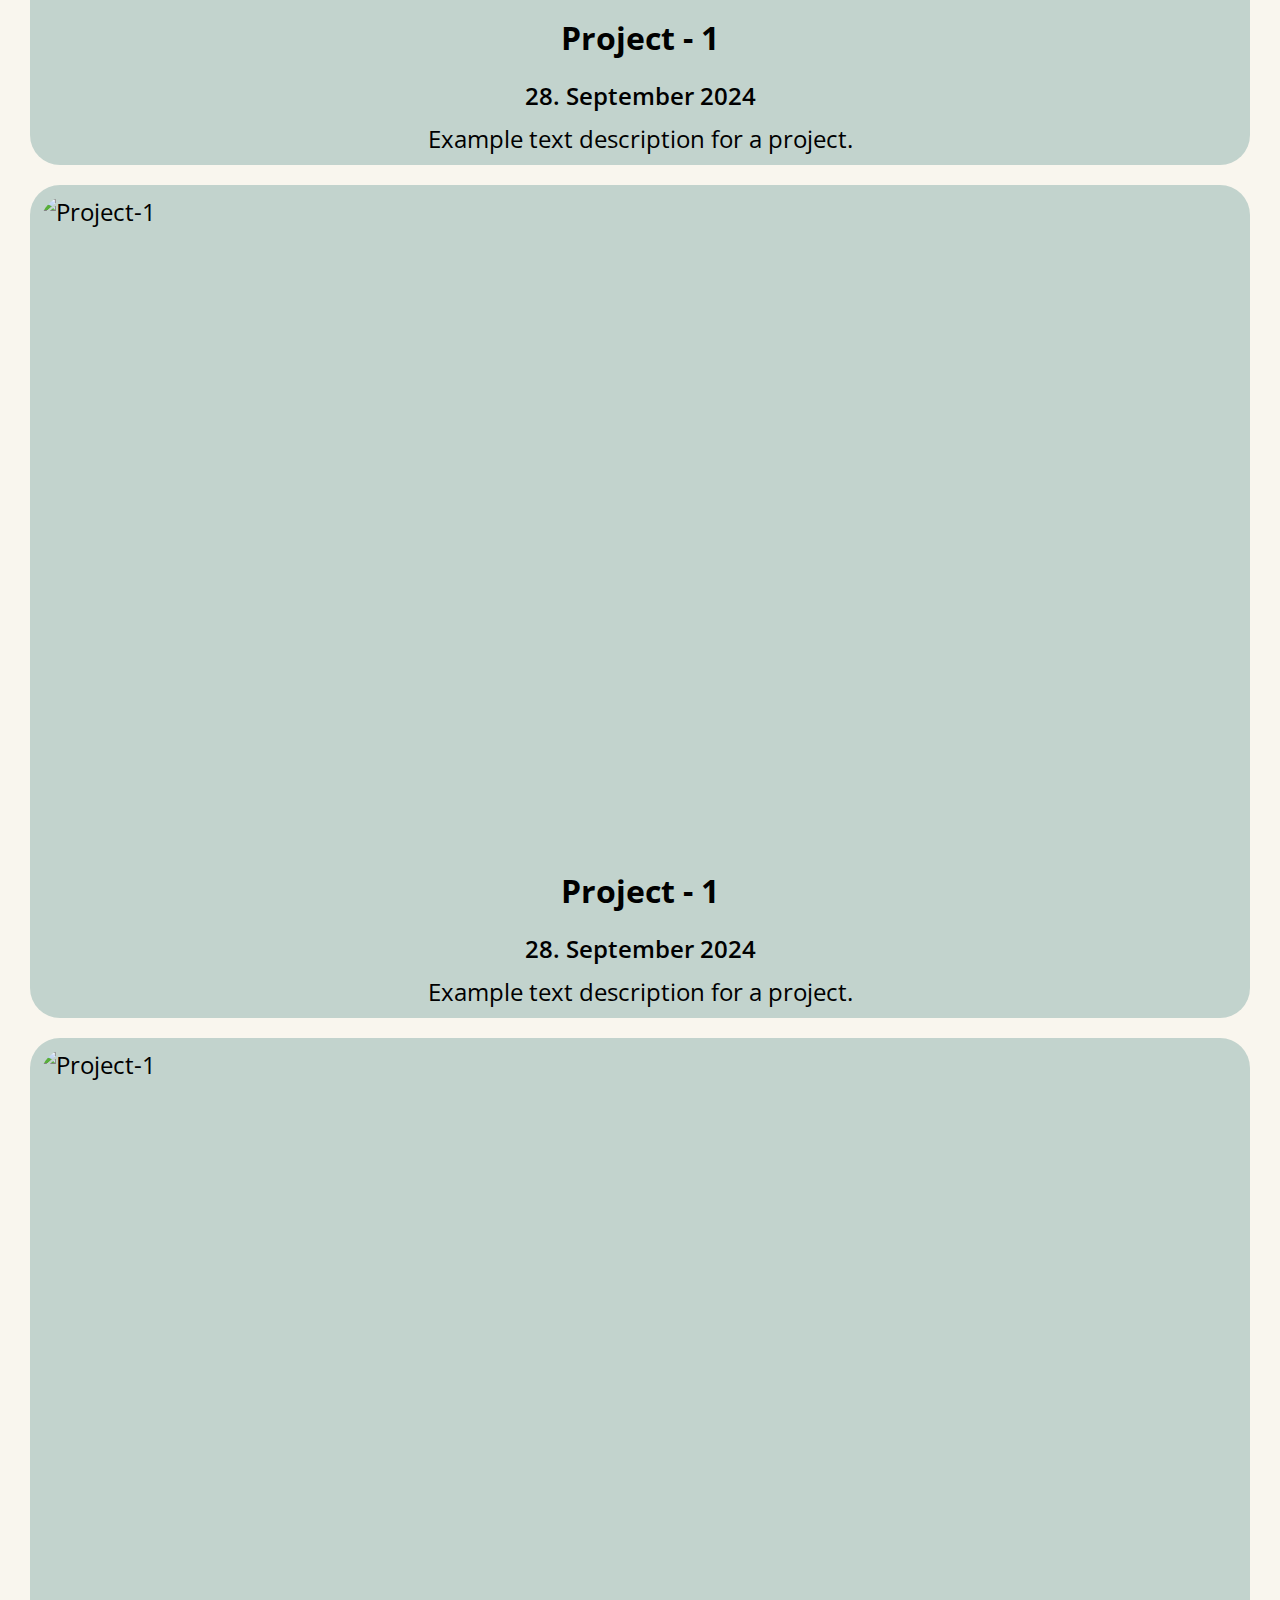
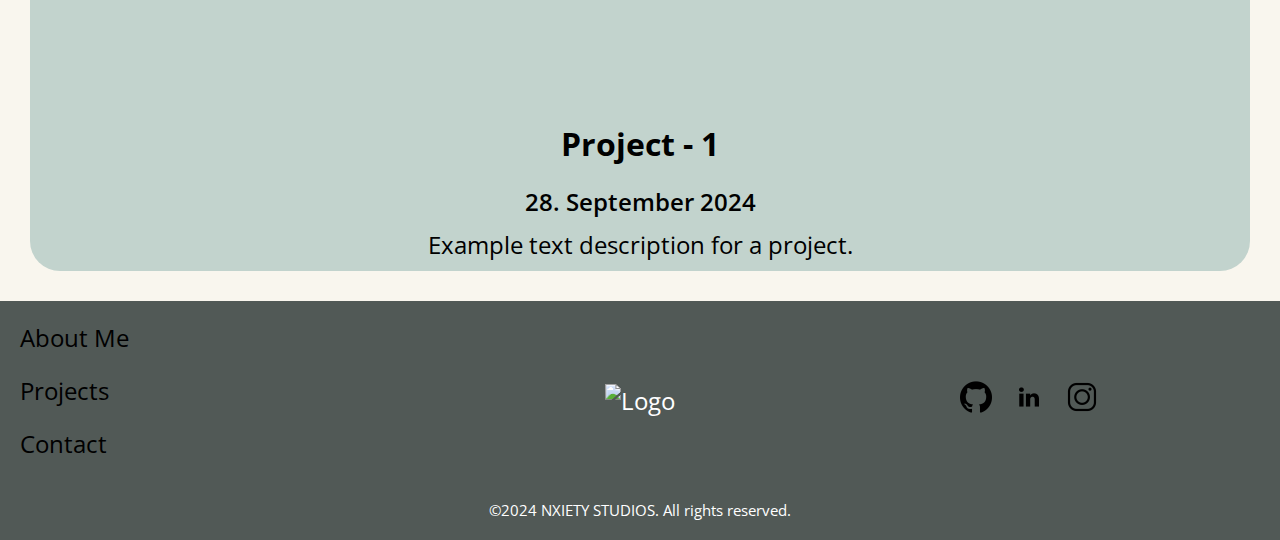
==== commit 5ac3b2da: "Add files via upload" ====
--- a/index.html
+++ b/index.html
@@ -10,72 +10,61 @@
     <link rel="stylesheet" href="css/styles.css">
     <script src="./scripts.js"></script>
     <script src="https://unpkg.com/boxicons@2.1.4/dist/boxicons.js"></script>
-    <link rel="icon" type="image/png" href="./images/nxiety-logo-black.png">
+    <link rel="icon" type="image/jpg" href="./images/NXIETY-logo-black.png">
 </head>
 <body>
     <header>
-        <!--Logo på hjemmesiden-->
         <a href="#" class="logo-holder">
-            <div class="logo"><img src="images/nxiety-logo.png" alt="NXIETYLOGO"></div>
+            <div class="logo"><img src="Images/NXIETY-logo.png" alt="NXIETYLOGO"></div>
         </a>
 
-        <!--Navigation af hjemmesiden (navbar)-->
         <nav>
             <ul id="menu"> 
-                <li> <a href="index.html" >Home</a> </li>
-                <li> <a href="contact.html" class="button">Contact Me</a> </li>
+                <li> <a href="Index.html" >Home</a> </li>
+                <li> <a href="#" >Projects</a> </li>
+                <li> <a href="#" >About</a> </li>
+                <li> <a href="Contact.html" class="button">Contact Me</a> </li>
             </ul>
-            <!--Javascript til burgermenu på Mobil størrelse af hjemmesiden-->
+
             <a href="#" class="mobile-toggle" onclick="toggleMobileMenu();">
                 <svg class="w-6 h-6 text-gray-800 dark:text-white" aria-hidden="true" xmlns="http://www.w3.org/2000/svg" width="24" height="24" fill="none" viewBox="0 0 24 24">
                     <path stroke="currentColor" stroke-linecap="round" stroke-width="2" d="M5 7h14M5 12h14M5 17h14"/>
-                </svg> 
+                  </svg>
+                  
             </a>
         </nav>
     </header>
     <main>
-
-        <!--Hero sektion-->
         <section class="hero container">
-            <!--Hero sektion (venstre)-->
-            <div class="hero-left">
+            <div class="hero-blue">
                 <div>
-                    <!--overskrift på venstre hero sektion-->
-                    <h1>
-                        <small>
-                            Hi I'm
-                        </small>
+                    <h1><small>Hi I'm</small>
                         Frederik Løvstad
                     </h1>
-                    <!--Tekst venstre side hero-->
                     <p>
                         I'm a multimedia designer from Odense, Denmark, dedicated to helping startups shine. I create striking web designs, animations, and interactive experiences tailored to your needs. With a fast-working and precise approach, I turn bold ideas into digital realities that captivate and convert.
-                        <span>
-                            Let's build a standout presence for your startup. 
-                            <b>
-                                Ready to begin?
-                            </b>
-                        </span> 
+                        <span> Let's build a standout presence for your startup. Ready to begin?</span> 
                     </p>
-                    <!--CTA knap på venstre side hero-->
                     <div class="call-to-action">
-                        <a href="contact.html" class="button">
+                        <a href="#" class="button">
+                            View Projects
+                        </a>
+                        <a href="Contact.html" class="button">
                             Contact Me
                         </a>
                     </div>
-                    <!--Sociale links i venstre side hero-->
                     <div class="social-links">
-                        <a href="https://github.com/Loevstad14">
+                        <a href="#">
                             <img src="images/githublogo.png"
                             alt="Github"
                             width="48" />
                         </a> 
-                        <a href="https://www.linkedin.com/in/frederik-l%C3%B8vstad-5641a9328/">
+                        <a href="#">
                             <img src="images/linkedinlogo.png"
                             alt="Linkedin"
                             width="48" />
                         </a> 
-                        <a href="https://www.instagram.com/frederikloevstad/">
+                        <a href="#">
                             <img src="images/instagram.png"
                             alt="Instagram"
                             width="48" />
@@ -83,27 +72,24 @@
                     </div>
                 </div>
             </div>
-            <!--Hero sektion (højre)-->
-            <div class="hero-right">
-                <img src="images/billede-frederik-2.png"
-                alt="Home picture"/>
-            </div>
-        </section>
-
-        <!--Logo sektion (rullende)-->
+            <div class="hero-yellow">
+                <img src="Images/billede-frederik-2.png"
+                alt="Home picture" width="100%"/>
+        </div>
+        
+        </section>
         <section class="logos container">
         <div class="marquee">
-            <!--Alle logoerne-->
             <div class="track">
-                <img src="images/figma-logo.png"
+                <img src="images/Figma-logo.png"
                 alt="Figma" width="48" />
                 <img src="images/html-logo.png"
                 alt="html" width="48" />
                 <img src="images/css-logo.png"
                 alt="CSS" width="48" />
-                <img src="images/visualstudioscode.png"
+                <img src="images/Visualstudioscode.png"
                 alt="Visualstudioscode" width="48" />
-                <img src="images/photoshop-logo.png"
+                <img src="images/Photoshop-logo.png"
                 alt="Photoshop" width="48" />
                 <img src="images/aftereffects-logo.png"
                 alt="Aftereffects" width="48" />
@@ -113,15 +99,15 @@
                 alt="Indesign" width="48" />
                 <img src="images/illustrator-logo.png"
                 alt="Illustrator" width="48" />
-                <img src="images/figma-logo.png"
+                <img src="images/Figma-logo.png"
                 alt="Figma" width="48" />
                 <img src="images/html-logo.png"
                 alt="html" width="48" />
                 <img src="images/css-logo.png"
                 alt="CSS" width="48" />
-                <img src="images/visualstudioscode.png"
+                <img src="images/Visualstudioscode.png"
                 alt="Visualstudioscode" width="48" />
-                <img src="images/photoshop-logo.png"
+                <img src="images/Photoshop-logo.png"
                 alt="Photoshop" width="48" />
                 <img src="images/aftereffects-logo.png"
                 alt="Aftereffects" width="48" />
@@ -131,248 +117,134 @@
                 alt="Indesign" width="48" />
                 <img src="images/illustrator-logo.png"
                 alt="Illustrator" width="48" />
-            </div>
-        </div>
-        </section>
-
-    <!--Projekter sektion-->
-        <section class="Projects container">
-            <!--Overskrift på Projekt sektion-->
-            <h2>
-               <small>
-                Completed
-               </small>
-                Projects
-            </h2>
-            <!--Enkelte projekt boks-->
-            <div class="Projects-box">
-               <article>
-                   <figure>
-                       <img src="images/product-1.jpeg" alt="product"/>
-                            <figcaption>
-                                    <b>
-                                    Notebook
-                                    </b>
-                            </figcaption>
-                   </figure>
-                    <h3>
-                    Product Picture
-                    </h3>
-                    <div>
-                    Adobe Lightroom
-                    </div>
-                    <p>
-                    This project highlights a custom-designed notebook using minimalistic product photography. Edited in Lightroom, it features vibrant colors, soft natural lighting, and a muted background to emphasize the collage-style cover, creating a clean, artistic, and relatable visual presentation.
-                    </p>
-               </article>
-
-            <!--Enkelte projekt boks-->
-               <article>
-                    <!--Billede på projektet-->
-                   <figure>
-                       <img src="images/project-1.png" alt="Project-1"/>
-                       <!--Hover tekst på billedet-->
-                       <figcaption>
-                                <b>
-                                B.J. Trading
-                                </b>
-                        </figcaption>
-                   </figure>
-                   <!--Overskrit på projektet-->
-                   <h3>
-                    Redesign of Website
-                    </h3>
-                   <!--Program brugt til projektet-->
-                   <div>
-                    Figma
-                    </div>
-                   <!--Tekst til projektet-->
-                   <p>
-                    I redesigned BJ-Trading with Figma, crafting a polished prototype that elevates functionality and aesthetics. Every element, from navigation to visuals, was optimized to deliver a seamless, engaging, and user-friendly experience tailored to its audience's needs.
-                    </p>
-               </article>
-
-            <!--Enkelte projekt boks-->
-               <article>
-                    <!--Billede på projektet-->
-                   <figure>
-                       <img src="images/barkbuddy.gif" alt="barkbuddy"/>
-                       <!--Hover tekst på billedet-->
-                       <figcaption>
-                                <b>
-                                Barkbuddy App
-                                </b>
-                        </figcaption>
-                   </figure>
-                   <!--Overskrit på projektet-->
-                   <h3>
-                    Prototyping App
-                    </h3>
-                   <!--Program brugt til projektet-->
-                   <div>
-                    Figma
-                    </div>
-                   <!--Tekst til projektet-->
-                   <p>
-                    With a group of passionate students, and myself BarkBuddy is a prototype app designed to bring dogs and their owners together for fun playdates the design was made from scratch. Created in Figma, it inspires connection, community, and joyful moments for all dog lovers. 
-                    </p>
-               </article>
-            <!--Enkelte projekt boks-->
-               <article>
-                    <!--Billede på projektet-->
-                   <figure>
-                       <img src="images/nxiety-frederik.webp" alt="nxiety picture"/>
-                       <!--Hover tekst på billedet-->
-                       <figcaption>
-                                <b>
-                                Graphic Picture
-                                </b>
-                        </figcaption>
-                   </figure>
-                   <!--Overskrit på projektet-->
-                   <h3>
-                    Graphical Picture
-                    </h3>
-                   <!--Program brugt til projektet-->
-                   <div>
-                    Adobe Photoshop
-                    </div>
-                   <!--Tekst til projektet-->
-                   <p>
-                    I have made this striking image, edited it in Photoshop, used bold contrasts to emphasize emotion. The subject pops with sharp focus, while the textured text in the background adds depth, drawing attention to the internal struggles conveyed visually and symbolically.
-                    </p>
-               </article>
-            <!--Enkelte projekt boks-->
-               <article>
-                    <!--Billede på projektet-->
-                   <figure>
-                       <img src="images/hcaplakat.png" alt="hcaplakat"/>
-                       <figcaption>
-                                <b>
-                                HCAFestivals
-                                </b>
-                        </figcaption>
-                   </figure>
-                   <!--Overskrit på projektet-->
-                   <h3>
-                    Indesign Poster
-                    </h3>
-                   <!--Program brugt til projektet-->
-                    <div>
-                    Adobe Indesign
-                    </div>
-                   <!--Tekst til projektet-->
-                    <p>
-                    I've made this poster, designed in InDesign for the H.C. Andersen Festival project, features a tin soldier as its central element. The design captures the essence of the product we made in our group, blending tradition and creativity to visually represent the magic of Andersen's timeless tales.
-                    </p>
-               </article>
-            <!--Enkelte projekt boks-->
-               <article>
-                    <!--Billede på projektet-->
-                   <figure>
-                       <img src="images/vinyl.gif" alt="vinyl"/>
-                       <figcaption>
-                                <b>
-                                Graphic Animation
-                                </b>
-                        </figcaption>
-                   </figure>
-                   <!--Overskrit på projektet-->
-                    <h3>
-                    Vinyl Player
-                    </h3>
-                   <!--Program brugt til projektet-->
-                    <div>
-                    HTML & CSS
-                    </div>
-                   <!--Tekst til projektet-->
-                    <p>
-                        In this project i showcase a captivating HTML and CSS animation of a spinning vinyl record player. Through seamless motion and nostalgic design, it beautifully combines creativity and technical expertise, bringing the timeless charm of vinyl to life in a dynamic and engaging digital format.
-                    </p>
-               </article>
-            </div>
-        </section>
-
-        <!--Om mig sektionen-->
-        <section class="about-me container">
-            <!--Overskrift på Om mig sektion-->
+
+            </div>
+        </div>
+        </section>
+        <section class="skills container">
             <h2>
                 <small>
-                    About
+                    About Me
                 </small>
-                My Work
+                Skills
             </h2>
-            <!--Tekst container-->
-            <div class="About">
-                <!--Venstre side af container-->
+            <div class="holder-blue">
                 <div class="left-column">
-                    <!--Overskrift i venstre side-->
-                    <h3>
-                        Programs i use for my work
-                    </h3>
-                    <!--Teksten i venstre side-->
-                    <p>
-                        <b>"Have you ever wondered how great design comes to life?"</b> It starts with the right tools and I've mastered a suite of industry-leading programs to deliver exceptional results in every project. From crafting stunning visuals to building dynamic digital experiences, my work is powered by the perfect blend of creativity and technology.
-                        Adobe Photoshop and Illustrator are my go-to for creating eye-catching graphics, logos, and custom designs, while InDesign helps me lay out sleek, professional documents and presentations. For motion graphics and video editing, After Effects and Premiere Pro allow me to add energy and storytelling to my projects, whether through subtle animations or bold cinematic cuts. When it comes to interactive and web-based solutions, Visual Studio Code is my trusted platform for clean, efficient coding that brings designs to life online.
-                        Each tool plays a unique role in my creative process, enabling me to deliver polished, professional results tailored to my clients' needs. 
-                    </p>
-                    <p>
-                        Whether I'm building a brand identity, designing user interfaces, or creating engaging video content, I leverage these programs to ensure every detail is perfect and every project exceeds expectations.
-                        With a strong command of these tools, I can bring any idea from concept to completion, helping you stand out in today's competitive market. Let's create something extraordinary together.
+                    <h3>What i'm striving for</h3>
+                    <p>Lorem ipsum yallahalhaldsahdsa dhsak dhsa dhsjjrf hfdjs 
+                        <span> haha</span>
                     </p>
                 </div>
-                <!--Højre side af container-->
                 <div class="right-column">
-                    <!--Overskrift i højre side-->
-                    <h3>
-                        Abit More About Me
-                    </h3>
-                    <!--Teksten i højre side-->
+                    <h3>About Me</h3>
+                    <p> Lorem ipsum dolor sit amet, consectetur adipiscing elit, sed do eiusmod tempor incididunt ut labore et dolore magna aliqua. Ut enim ad minim veniam, quis nostrud exercitation ullamco laboris nisi ut aliquip ex ea commodo consequat. Duis aute irure dolor in reprehenderit in voluptate velit esse cillum dolore eu fugiat nulla pariatur. Excepteur sint occaecat cupidatat non proident, sunt in culpa qui officia deserunt mollit anim id est laborum.</p>
                     <p>
-                        <b>"What if you could combine simplicity with unforgettable design?"</b> I'm Frederik Løvstad, a 23-year-old multimedia designer based in Odense, Denmark, with a passion for crafting visuals that are both minimalistic and extraordinary. As an up-and-coming talent, I specialize in delivering designs that not only look stunning but also communicate effectively, leaving a lasting impression on every audience.
-                        From clean, intuitive web layouts to dynamic animations and compelling graphic content, my work is driven by precision, creativity, and an unshakable dedication to the craft. I believe in stripping away the unnecessary, allowing your message to shine with clarity and purpose. Each project I take on is tailored to meet the unique needs of clients, ensuring that the visuals don't just stand out they elevate your brand to new heights.
-                        Fast-working and detail-oriented, I thrive on turning ambitious ideas into reality.
-                    </p>
-                    <p>
-                        Whether collaborating with big companies or growing startups, my approach is the same: deliver exceptional results that align with your vision and goals.
-                        If you're looking for a designer who combines minimalism with bold creativity and a sharp eye for detail, let's connect. Together, we can create visuals that don't just captivate. They define your brand.
+                        Lorem ipsum dolor sit amet, consectetur adipiscing elit, sed do eiusmod tempor incididunt ut labore et dolore magna aliqua. Ut enim ad minim veniam, quis nostrud exercitation ullamco laboris nisi ut aliquip ex ea commodo consequat. Duis aute irure dolor in reprehenderit in voluptate velit esse cillum dolore eu fugiat nulla pariatur. Excepteur sint occaecat cupidatat non proident, sunt in culpa qui officia deserunt mollit anim id est laborum.
                     </p>
                 </div>
             </div>
-        </section>
-
+            
+        </section>
+        <section class="Projects container">
+             <h2>
+                <small>Previous</small>
+                Completed Projects
+             </h2>
+             <div class="Projects-box">
+                <article>
+                    <figure>
+                        <img src="Images/frederikplaceholder.jpg" alt="Project-1" width="100%"/>
+                        <figcaption>Projects 1</figcaption>
+                    </figure>
+                    <h3>Product Picture</h3>
+                    <div>28. September 2024</div>
+                    <p>Example text description for a project.</p>
+                </article>
+                <article>
+                    <figure>
+                        <img src="Images/frederikplaceholder.jpg" alt="Project-1" width="100%"/>
+                        <figcaption>Projects 1</figcaption>
+                    </figure>
+                    <h3>Project - 1</h3>
+                    <div>28. September 2024</div>
+                    <p>Example text description for a project.</p>
+                </article>
+                <article>
+                    <figure>
+                        <img src="Images/frederikplaceholder.jpg" alt="Project-1" width="100%"/>
+                        <figcaption>Projects 1</figcaption>
+                    </figure>
+                    <h3>Project - 1</h3>
+                    <div>28. September 2024</div>
+                    <p>Example text description for a project.</p>
+                </article>
+                <article>
+                    <figure>
+                        <img src="Images/frederikplaceholder.jpg" alt="Project-1" width="100%"/>
+                        <figcaption>Projects 1</figcaption>
+                    </figure>
+                    <h3>Project - 1</h3>
+                    <div>28. September 2024</div>
+                    <p>Example text description for a project.</p>
+                </article>
+                <article>
+                    <figure>
+                        <img src="Images/frederikplaceholder.jpg" alt="Project-1" width="100%"/>
+                        <figcaption>Projects 1</figcaption>
+                    </figure>
+                    <h3>Project - 1</h3>
+                    <div>28. September 2024</div>
+                    <p>Example text description for a project.</p>
+                </article>
+                <article>
+                    <figure>
+                        <img src="Images/frederikplaceholder.jpg" alt="Project-1" width="100%"/>
+                        <figcaption>Projects 1</figcaption>
+                    </figure>
+                    <h3>Project - 1</h3>
+                    <div>28. September 2024</div>
+                    <p>Example text description for a project.</p>
+                </article>
+             </div>
+             
+        </section>
     </main>
-    <!--Footeren på hjemmeside-->
     <footer class="footer">
-        <!--Footer container-->
         <div class="footer-container">
-          <!-- Venstre sektion af footeren -->
+          <!-- Left Section: About Me and Projects -->
           <div class="footer-left">
             <div class="footer-section">
-                <a href="contact.html">Contact</a>
-            </div>
-          </div>
-          
-          <!-- Center Sektion logo -->
-          <div class="footer-center">
-            <img src="images/nxiety-logo-white.png" alt="Logo" class="footer-logo">
+                <a href="#">About Me</a>
+            </div>
+            <div class="footer-section">
+                <a href="#">Projects</a>
+            </div>
+            <div class="footer-section">
+                <a href="#">Contact</a>
+            </div>
           </div>
       
-          <!-- Højre sektion: Sociale ikoner -->
+          <!-- Center Section: Logo -->
+          <div class="footer-center">
+            <img src="Images/NXIETY-logo-white.png" alt="Logo" class="footer-logo">
+          </div>
+      
+          <!-- Right Section: Social Icons -->
           <div class="footer-right">
-            <!--Sociale ikoner-->
             <div class="footer-socials">
-                <a href="https://github.com/Loevstad14"><img src="images/githublogo.png" alt="GitHub" width="32" /></a>
-                <a href="https://www.linkedin.com/in/frederik-l%C3%B8vstad-5641a9328/"><img src="images/linkedinlogo.png" alt="LinkedIn" width="32" /></a>
-                <a href="https://www.instagram.com/frederikloevstad/"><img src="images/instagram.png" alt="Instagram" width="32" /></a>
+                <a href="#"><img src="images/githublogo.png" alt="GitHub" width="32" /></a>
+                <a href="#"><img src="images/linkedinlogo.png" alt="LinkedIn" width="32" /></a>
+                <a href="#"><img src="images/instagram.png" alt="Instagram" width="32" /></a>
             </div>
           </div>
         </div>
       
-        <!-- Bundsektionen: Copyright -->
+        <!-- Bottom Section: Copyright -->
         <div class="footer-bottom">
           <p> &copy;2024 NXIETY STUDIOS. All rights reserved.</p>
         </div>
       </footer>
 </body>
-</html>+</html>
+
+<!--fdsjfdsfds-->